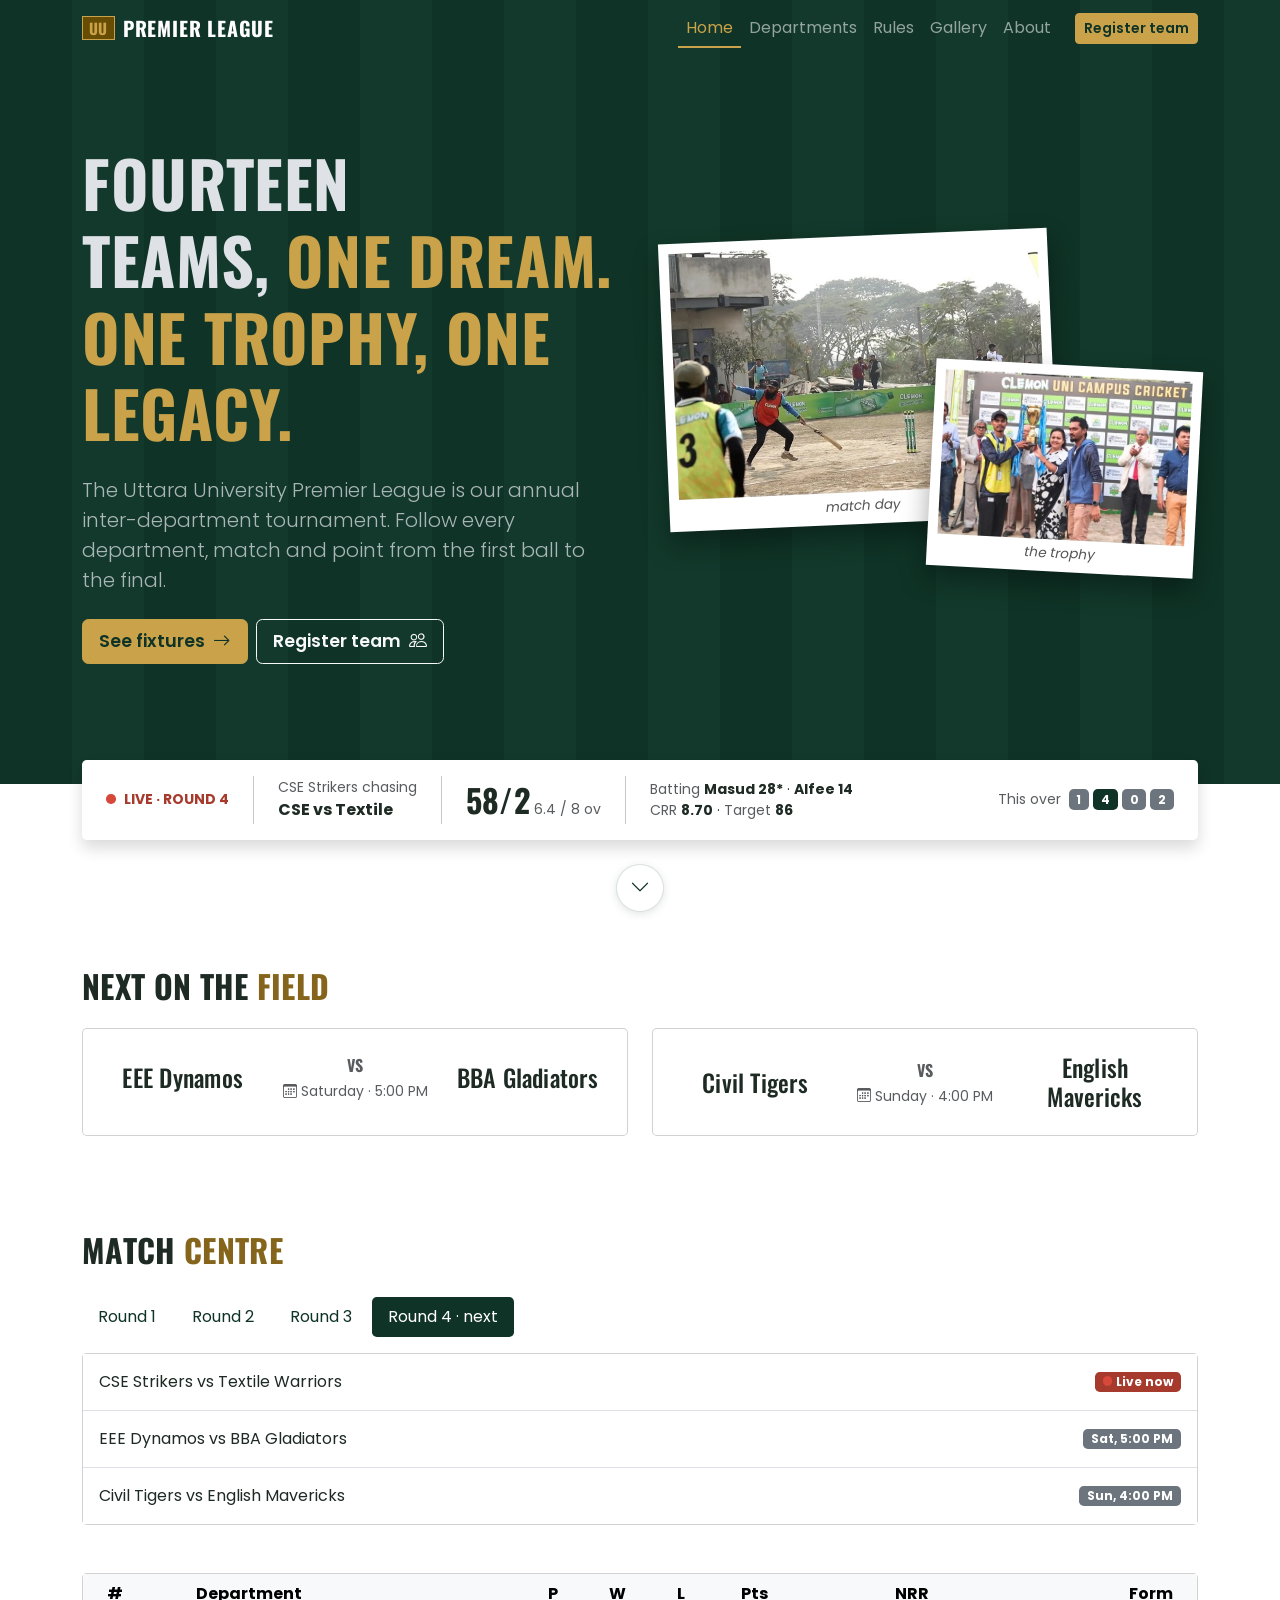
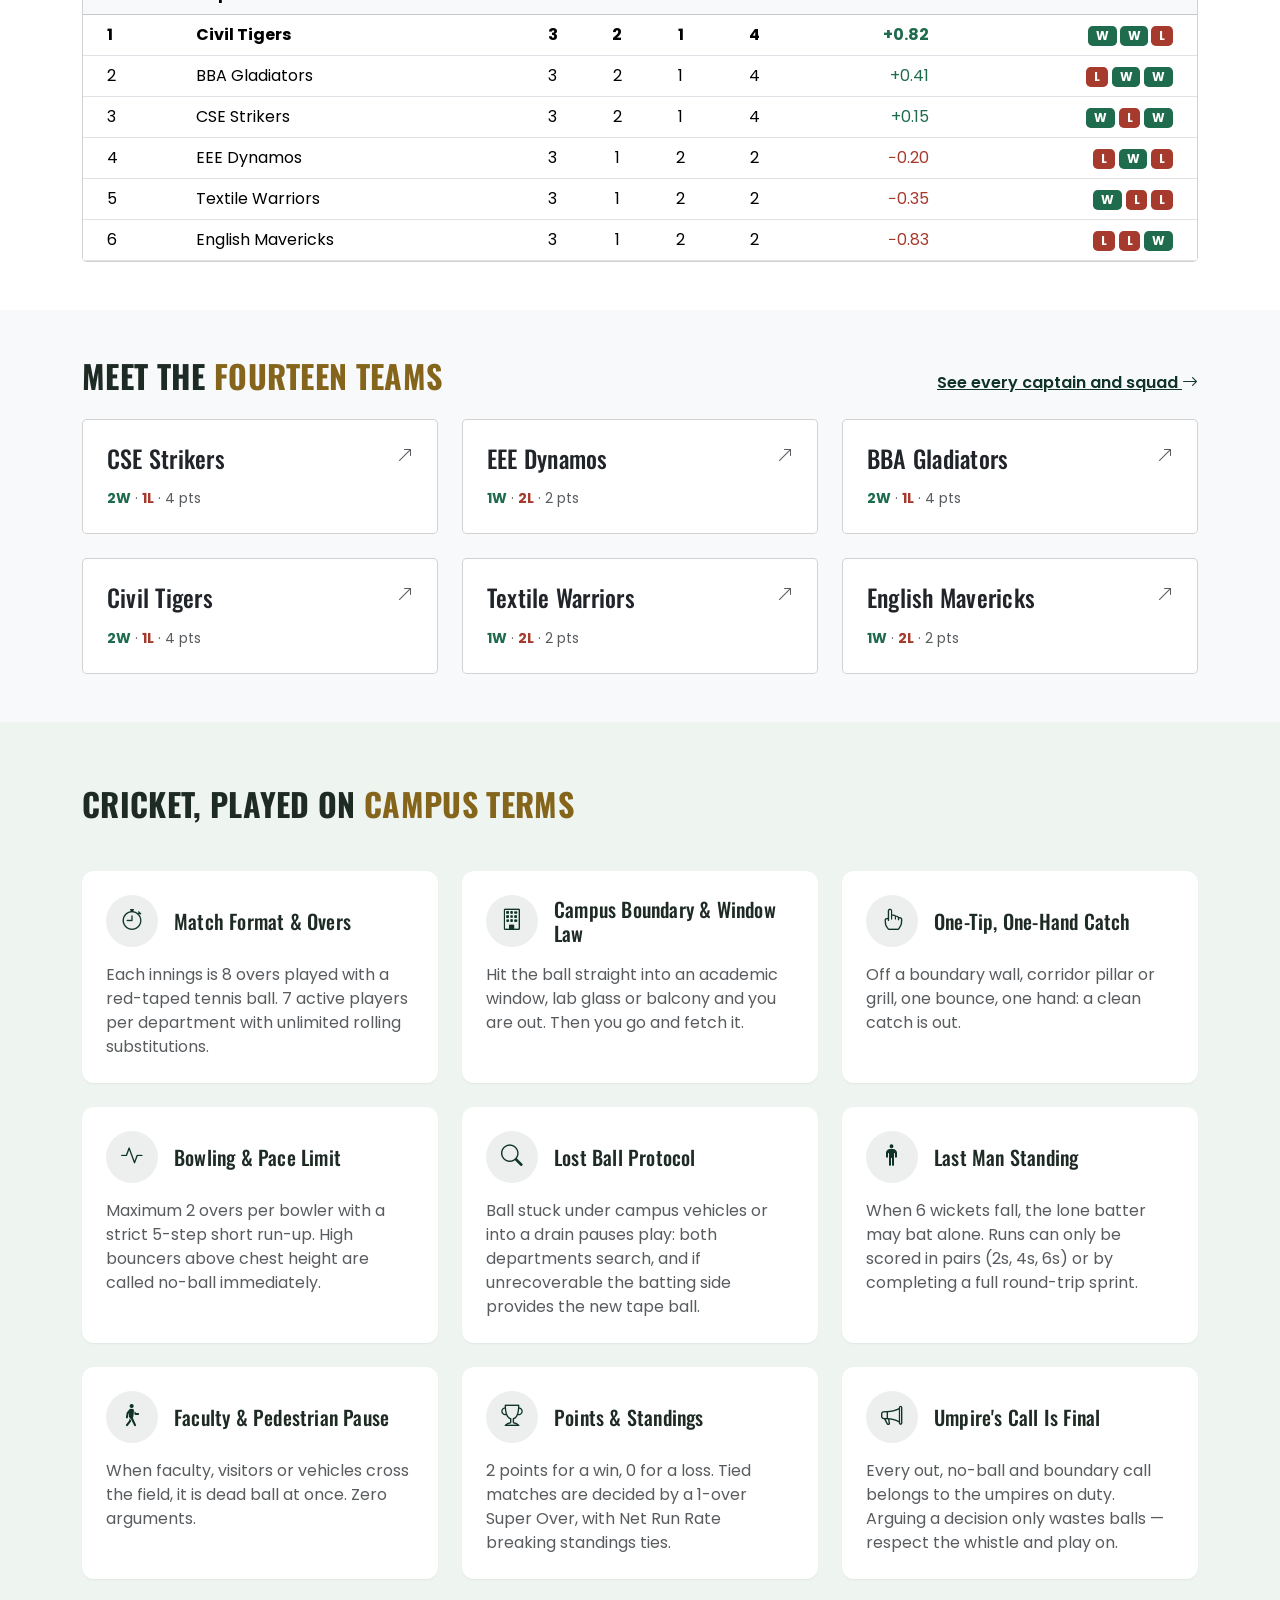
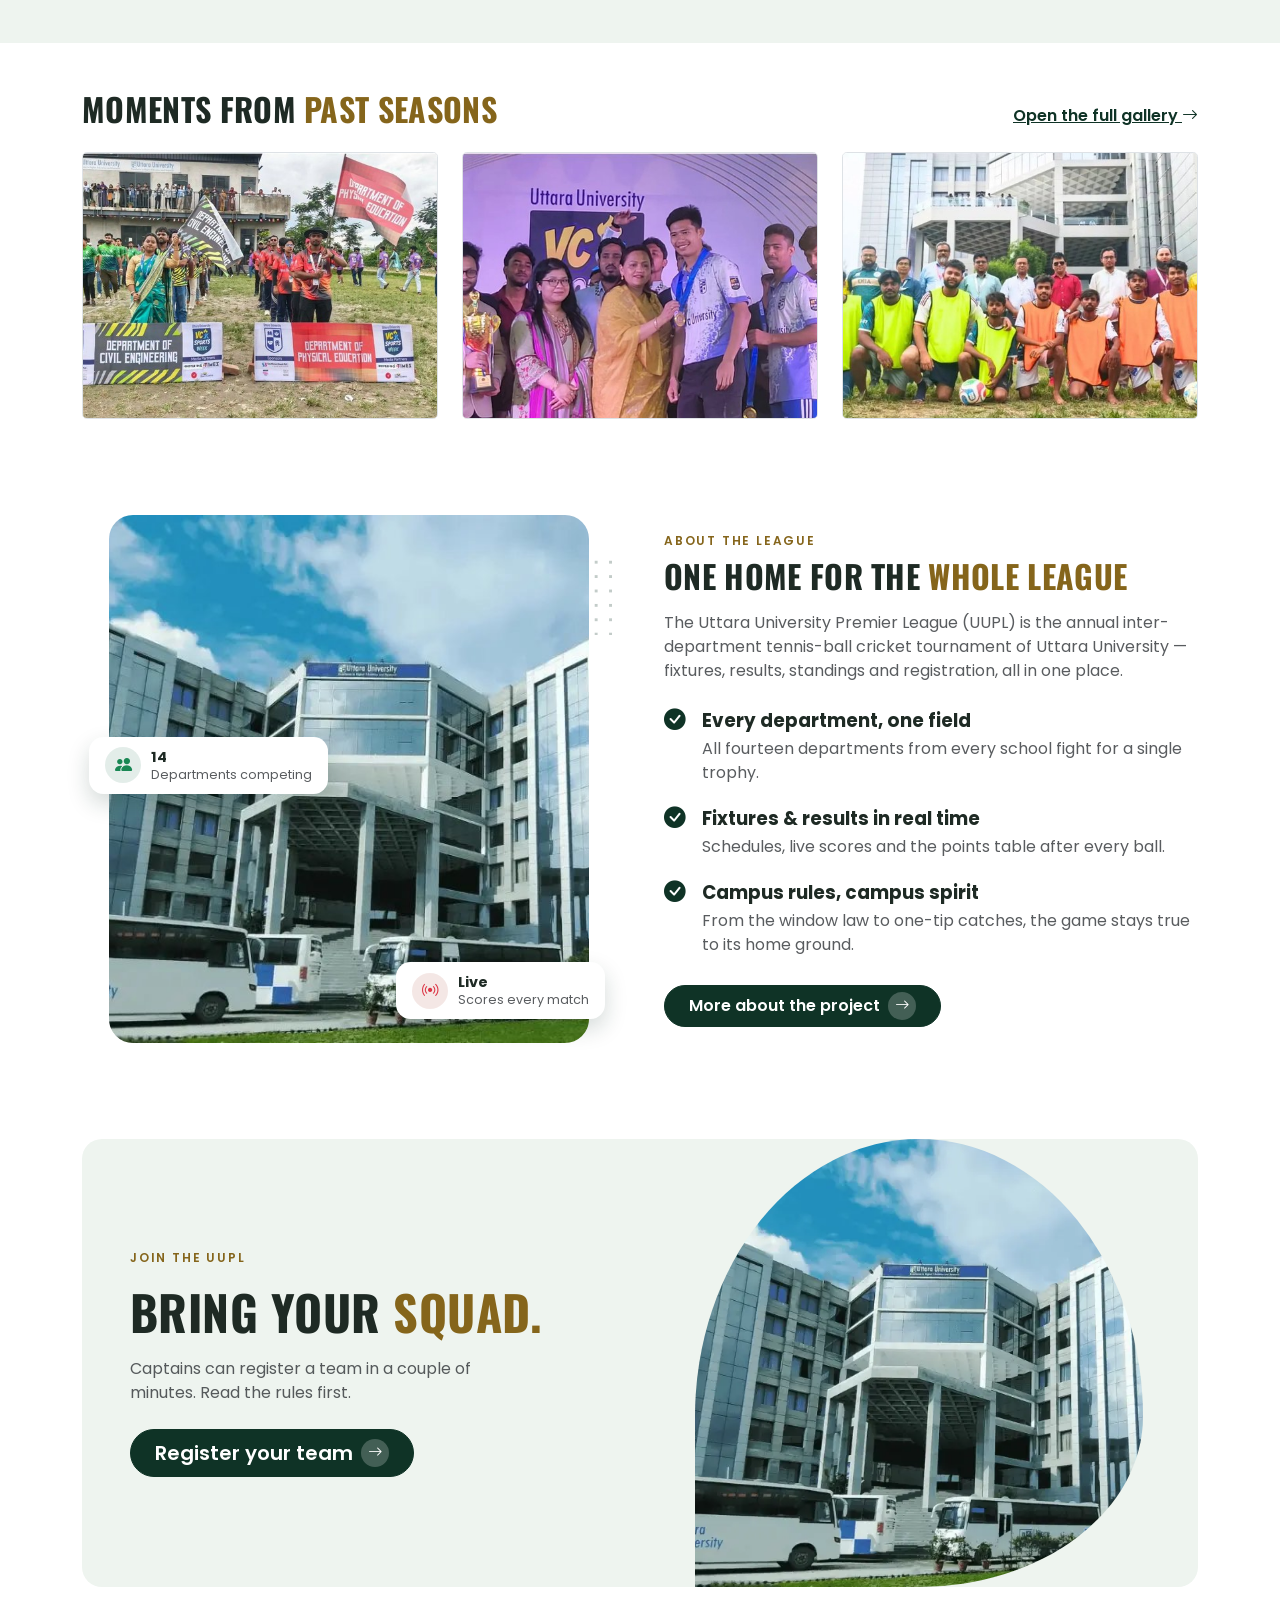
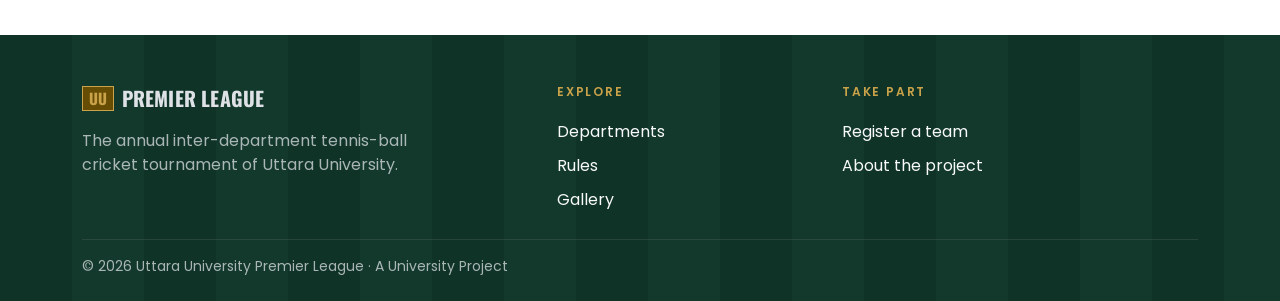
==== index.html @ 74b5069f "Update buttons in index and register pages for improved accessibility and visual consistency" ====
<!DOCTYPE html>
<html lang="en">

<head>
    <meta charset="utf-8">
    <meta name="viewport" content="width=device-width, initial-scale=1">
    <meta name="theme-color" content="#0f3326">
    <title>Home | Uttara University Premier League</title>
    <link rel="preconnect" href="https://fonts.googleapis.com">
    <link rel="preconnect" href="https://fonts.gstatic.com" crossorigin>
    <link href="https://fonts.googleapis.com/css2?family=Oswald:wght@500;700&family=Poppins:ital,wght@0,400;0,500;0,600;0,700;1,400&display=swap" rel="stylesheet">
    <link href="https://cdn.jsdelivr.net/npm/bootstrap@5.3.3/dist/css/bootstrap.min.css" rel="stylesheet">
    <link href="https://cdn.jsdelivr.net/npm/bootstrap-icons@1.11.3/font/bootstrap-icons.min.css" rel="stylesheet">
    <link href="https://unpkg.com/aos@2.3.4/dist/aos.css" rel="stylesheet">
    <link href="css/style.css" rel="stylesheet">
</head>

<body class="d-flex flex-column min-vh-100">

    <nav class="navbar navbar-expand-lg bg-pitch sticky-top" data-bs-theme="dark">
        <div class="container">
            <a class="navbar-brand d-flex align-items-center gap-2 font-display" href="index.html">
                <span class="mark">UU</span> Premier League
            </a>
            <button class="navbar-toggler" type="button" data-bs-toggle="collapse" data-bs-target="#menu" aria-controls="menu" aria-expanded="false" aria-label="Toggle navigation">
                <span class="navbar-toggler-icon"></span>
            </button>
            <div class="collapse navbar-collapse" id="menu">
                <ul class="navbar-nav ms-auto me-lg-3">
                    <li class="nav-item"><a class="nav-link active" aria-current="page" href="index.html">Home</a></li>
                    <li class="nav-item"><a class="nav-link" href="teams.html">Departments</a></li>
                    <li class="nav-item"><a class="nav-link" href="rules.html">Rules</a></li>
                    <li class="nav-item"><a class="nav-link" href="gallery.html">Gallery</a></li>
                    <li class="nav-item"><a class="nav-link" href="about.html">About</a></li>
                </ul>
                <a class="btn btn-brass btn-sm" href="register.html">Register team</a>
            </div>
        </div>
    </nav>

    <main class="flex-grow-1">

        <!-- Hero -->
        <header class="bg-pitch pt-4 pb-5 hero-section" data-bs-theme="dark">
            <div class="container pt-lg-3 pb-lg-4 mt-lg-5 mb-lg-5">
                <div class="row align-items-center g-5">
                    <div class="col-lg-6" data-aos="fade-up">
                        <h1 class="display-3 mb-4">Fourteen <br>teams, <em class="text-brass">One dream.</em><br> <em class="text-brass">One trophy, One legacy.</em></h1>
                        <p class="lead text-body-secondary mb-4">The Uttara University Premier League is our annual inter-department tournament. Follow every department, match and point from the first ball to the final.</p>
                        <div class="d-flex flex-wrap gap-2">
                            <a class="btn btn-brass btn-lg d-inline-flex align-items-center gap-2" href="#fixtures">See fixtures <i class="bi bi-arrow-right"></i></a>
                            <a class="btn btn-outline-light btn-lg d-inline-flex align-items-center gap-2" href="register.html">Register team <i class="bi bi-people"></i></a>
                        </div>
                    </div>
                    <div class="col-lg-6" data-aos="fade-left" data-aos-delay="150">
                        <div class="position-relative pb-5 pe-lg-3">
                            <figure class="print print-a w-75 mb-0">
                                <img src="images/gallery-1.jpg" alt="A batter plays a shot during a campus cricket match">
                                <figcaption class="hand text-center pt-1">match day</figcaption>
                            </figure>
                            <figure class="print print-b position-absolute bottom-0 end-0 w-50 mb-0">
                                <img src="images/gallery-2.jpg" alt="The tournament trophy being presented">
                                <figcaption class="hand text-center pt-1">the trophy</figcaption>
                            </figure>
                        </div>
                    </div>
                </div>
            </div>
        </header>

        <!-- Live match -->
        <div class="container pull-up position-relative">
            <aside class="card border-0 shadow" aria-label="Live match update" data-aos="fade-up" data-aos-delay="250">
                <div class="card-body d-flex flex-wrap align-items-center justify-content-center justify-content-md-start gap-3 gap-md-4 py-3 px-4">
                    <span class="fw-bold text-danger small text-uppercase"><span class="live-dot me-2"></span>Live &middot; Round 4</span>
                    <div class="vr d-none d-md-block"></div>
                    <div>
                        <div class="small text-body-secondary">CSE Strikers chasing</div>
                        <div class="fw-bold">CSE vs Textile</div>
                    </div>
                    <div class="vr d-none d-md-block"></div>
                    <div>
                        <span class="font-display fs-2 fw-bold">58/2</span>
                        <span class="text-body-secondary small">6.4 / 8 ov</span>
                    </div>
                    <div class="vr d-none d-lg-block"></div>
                    <div class="small d-none d-lg-block">
                        <div><span class="text-body-secondary">Batting</span> <strong>Masud 28*</strong> &middot; <strong>Alfee 14</strong></div>
                        <div><span class="text-body-secondary">CRR</span> <strong>8.70</strong> &middot; <span class="text-body-secondary">Target</span> <strong>86</strong></div>
                    </div>
                    <div class="ms-md-auto d-none d-md-flex gap-1 align-items-center" aria-label="This over">
                        <span class="small text-body-secondary me-1">This over</span>
                        <span class="badge text-bg-secondary">1</span>
                        <span class="badge text-bg-primary">4</span>
                        <span class="badge text-bg-secondary">0</span>
                        <span class="badge text-bg-secondary">2</span>
                    </div>
                </div>
            </aside>
        </div>

        <!-- Next up -->
        <div class="text-center mt-4 mb-2" data-aos="fade-in">
            <a class="scroll-cue d-inline-flex align-items-center justify-content-center" href="#next-up" aria-label="Scroll down to the next section">
                <i class="bi bi-chevron-down"></i>
            </a>
        </div>
        <section class="py-5" id="next-up">
            <div class="container">
                <h2 class="fs-2 mb-4" data-aos="fade-up">Next on the <em class="text-brass-dark">field</em></h2>
                <div class="row g-4">
                    <div class="col-md-6" data-aos="fade-up">
                        <article class="card h-100">
                            <div class="card-body p-4">
                                <div class="row align-items-center text-center">
                                    <div class="col"><h3 class="h4 mb-0">EEE Dynamos</h3></div>
                                    <div class="col-auto">
                                        <div class="font-display text-uppercase text-body-secondary">vs</div>
                                        <p class="small text-body-secondary mb-0 mt-1"><i class="bi bi-calendar3 me-1"></i>Saturday &middot; 5:00 PM</p>
                                    </div>
                                    <div class="col"><h3 class="h4 mb-0">BBA Gladiators</h3></div>
                                </div>
                            </div>
                        </article>
                    </div>
                    <div class="col-md-6" data-aos="fade-up" data-aos-delay="120">
                        <article class="card h-100">
                            <div class="card-body p-4">
                                <div class="row align-items-center text-center">
                                    <div class="col"><h3 class="h4 mb-0">Civil Tigers</h3></div>
                                    <div class="col-auto">
                                        <div class="font-display text-uppercase text-body-secondary">vs</div>
                                        <p class="small text-body-secondary mb-0 mt-1"><i class="bi bi-calendar3 me-1"></i>Sunday &middot; 4:00 PM</p>
                                    </div>
                                    <div class="col"><h3 class="h4 mb-0">English Mavericks</h3></div>
                                </div>
                            </div>
                        </article>
                    </div>
                </div>
            </div>
        </section>

        <!-- Match centre: fixtures, results & standings -->
        <section class="py-5" id="fixtures">
            <div class="container">
                <div class="d-flex flex-wrap justify-content-between align-items-end gap-2 mb-4" data-aos="fade-up">
                    <div>
                        <h2 class="fs-2 mb-1">Match <em class="text-brass-dark">Centre</em></h2>
                    </div>
                </div>

                <ul class="nav nav-pills gap-1 mb-3" role="tablist">
                    <li class="nav-item" role="presentation"><button class="nav-link" data-bs-toggle="pill" data-bs-target="#r1" type="button" role="tab">Round 1</button></li>
                    <li class="nav-item" role="presentation"><button class="nav-link" data-bs-toggle="pill" data-bs-target="#r2" type="button" role="tab">Round 2</button></li>
                    <li class="nav-item" role="presentation"><button class="nav-link" data-bs-toggle="pill" data-bs-target="#r3" type="button" role="tab">Round 3</button></li>
                    <li class="nav-item" role="presentation"><button class="nav-link active" data-bs-toggle="pill" data-bs-target="#r4" type="button" role="tab">Round 4 &middot; next</button></li>
                </ul>

                <div class="tab-content card mb-5" data-aos="fade-up">
                    <div class="tab-pane fade" id="r1" role="tabpanel">
                        <ul class="list-group list-group-flush">
                            <li class="list-group-item d-flex flex-wrap justify-content-between gap-1 py-3"><span><strong>CSE Strikers</strong> vs EEE Dynamos</span><span class="text-body-secondary">Strikers won by 12 runs</span></li>
                            <li class="list-group-item d-flex flex-wrap justify-content-between gap-1 py-3"><span>BBA Gladiators vs <strong>Civil Tigers</strong></span><span class="text-body-secondary">Tigers won by 4 wickets</span></li>
                            <li class="list-group-item d-flex flex-wrap justify-content-between gap-1 py-3"><span><strong>Textile Warriors</strong> vs English Mavericks</span><span class="text-body-secondary">Warriors won by 20 runs</span></li>
                        </ul>
                    </div>
                    <div class="tab-pane fade" id="r2" role="tabpanel">
                        <ul class="list-group list-group-flush">
                            <li class="list-group-item d-flex flex-wrap justify-content-between gap-1 py-3"><span>CSE Strikers vs <strong>BBA Gladiators</strong></span><span class="text-body-secondary">Gladiators won by 6 wickets</span></li>
                            <li class="list-group-item d-flex flex-wrap justify-content-between gap-1 py-3"><span><strong>EEE Dynamos</strong> vs Textile Warriors</span><span class="text-body-secondary">Dynamos won by 3 wickets</span></li>
                            <li class="list-group-item d-flex flex-wrap justify-content-between gap-1 py-3"><span><strong>Civil Tigers</strong> vs English Mavericks</span><span class="text-body-secondary">Tigers won by 15 runs</span></li>
                        </ul>
                    </div>
                    <div class="tab-pane fade" id="r3" role="tabpanel">
                        <ul class="list-group list-group-flush">
                            <li class="list-group-item d-flex flex-wrap justify-content-between gap-1 py-3"><span><strong>CSE Strikers</strong> vs Civil Tigers</span><span class="text-body-secondary">Strikers won by 8 runs</span></li>
                            <li class="list-group-item d-flex flex-wrap justify-content-between gap-1 py-3"><span>EEE Dynamos vs <strong>English Mavericks</strong></span><span class="text-body-secondary">Mavericks won by 5 wickets</span></li>
                            <li class="list-group-item d-flex flex-wrap justify-content-between gap-1 py-3"><span><strong>BBA Gladiators</strong> vs Textile Warriors</span><span class="text-body-secondary">Gladiators won by 9 runs</span></li>
                        </ul>
                    </div>
                    <div class="tab-pane fade show active" id="r4" role="tabpanel">
                        <ul class="list-group list-group-flush">
                            <li class="list-group-item d-flex flex-wrap justify-content-between align-items-center gap-1 py-3"><span>CSE Strikers vs Textile Warriors</span><span class="badge text-bg-danger"><span class="live-dot me-1"></span>Live now</span></li>
                            <li class="list-group-item d-flex flex-wrap justify-content-between align-items-center gap-1 py-3"><span>EEE Dynamos vs BBA Gladiators</span><span class="badge text-bg-secondary">Sat, 5:00 PM</span></li>
                            <li class="list-group-item d-flex flex-wrap justify-content-between align-items-center gap-1 py-3"><span>Civil Tigers vs English Mavericks</span><span class="badge text-bg-secondary">Sun, 4:00 PM</span></li>
                        </ul>
                    </div>
                </div>  
                <div class="card" data-aos="fade-up">
                    <div class="table-responsive">
                        <table class="table table-hover align-middle mb-0">
                            <thead class="table-light">
                                <tr>
                                    <th class="ps-4">#</th>
                                    <th>Department</th>
                                    <th class="text-center">P</th>
                                    <th class="text-center">W</th>
                                    <th class="text-center">L</th>
                                    <th class="text-center">Pts</th>
                                    <th class="text-end">NRR</th>
                                    <th class="pe-4 text-end">Form</th>
                                </tr>
                            </thead>
                            <tbody>
                                <tr class="fw-bold">
                                    <td class="ps-4">1</td><td>Civil Tigers</td><td class="text-center">3</td><td class="text-center">2</td><td class="text-center">1</td><td class="text-center">4</td>
                                    <td class="text-end text-success">+0.82</td>
                                    <td class="pe-4 text-end text-nowrap"><span class="badge text-bg-success">W</span> <span class="badge text-bg-success">W</span> <span class="badge text-bg-danger">L</span></td>
                                </tr>
                                <tr>
                                    <td class="ps-4">2</td><td>BBA Gladiators</td><td class="text-center">3</td><td class="text-center">2</td><td class="text-center">1</td><td class="text-center">4</td>
                                    <td class="text-end text-success">+0.41</td>
                                    <td class="pe-4 text-end text-nowrap"><span class="badge text-bg-danger">L</span> <span class="badge text-bg-success">W</span> <span class="badge text-bg-success">W</span></td>
                                </tr>
                                <tr>
                                    <td class="ps-4">3</td><td>CSE Strikers</td><td class="text-center">3</td><td class="text-center">2</td><td class="text-center">1</td><td class="text-center">4</td>
                                    <td class="text-end text-success">+0.15</td>
                                    <td class="pe-4 text-end text-nowrap"><span class="badge text-bg-success">W</span> <span class="badge text-bg-danger">L</span> <span class="badge text-bg-success">W</span></td>
                                </tr>
                                <tr>
                                    <td class="ps-4">4</td><td>EEE Dynamos</td><td class="text-center">3</td><td class="text-center">1</td><td class="text-center">2</td><td class="text-center">2</td>
                                    <td class="text-end text-danger">&minus;0.20</td>
                                    <td class="pe-4 text-end text-nowrap"><span class="badge text-bg-danger">L</span> <span class="badge text-bg-success">W</span> <span class="badge text-bg-danger">L</span></td>
                                </tr>
                                <tr>
                                    <td class="ps-4">5</td><td>Textile Warriors</td><td class="text-center">3</td><td class="text-center">1</td><td class="text-center">2</td><td class="text-center">2</td>
                                    <td class="text-end text-danger">&minus;0.35</td>
                                    <td class="pe-4 text-end text-nowrap"><span class="badge text-bg-success">W</span> <span class="badge text-bg-danger">L</span> <span class="badge text-bg-danger">L</span></td>
                                </tr>
                                <tr>
                                    <td class="ps-4">6</td><td>English Mavericks</td><td class="text-center">3</td><td class="text-center">1</td><td class="text-center">2</td><td class="text-center">2</td>
                                    <td class="text-end text-danger">&minus;0.83</td>
                                    <td class="pe-4 text-end text-nowrap"><span class="badge text-bg-danger">L</span> <span class="badge text-bg-danger">L</span> <span class="badge text-bg-success">W</span></td>
                                </tr>
                            </tbody>
                        </table>
                    </div>
                </div>
            </div>
        </section>

        <!-- Departments -->
        <section class="py-5 bg-body-tertiary">
            <div class="container">
                <div class="d-flex flex-wrap justify-content-between align-items-end gap-2 mb-4" data-aos="fade-up">
                    <h2 class="fs-2 mb-0">Meet the <em class="text-brass-dark">fourteen teams</em></h2>
                    <a href="teams.html" class="fw-semibold">See every captain and squad <i class="bi bi-arrow-right"></i></a>
                </div>
                <div class="row row-cols-1 row-cols-sm-2 row-cols-lg-3 g-4">
                    <div class="col" data-aos="fade-up" data-aos-delay="0">
                        <a class="card h-100 text-decoration-none text-body card-lift" href="teams.html#cse">
                            <div class="card-body p-4">
                                <div class="d-flex justify-content-between align-items-start mb-3">
                                    <h3 class="h4 mb-0">CSE Strikers</h3>
                                    <i class="bi bi-arrow-up-right text-body-secondary"></i>
                                </div>
                                <p class="mb-0 small text-body-secondary"><span class="text-success fw-bold">2W</span> &middot; <span class="text-danger fw-bold">1L</span> &middot; 4 pts</p>
                            </div>
                        </a>
                    </div>
                    <div class="col" data-aos="fade-up" data-aos-delay="100">
                        <a class="card h-100 text-decoration-none text-body card-lift" href="teams.html#eee">
                            <div class="card-body p-4">
                                <div class="d-flex justify-content-between align-items-start mb-3">
                                    <h3 class="h4 mb-0">EEE Dynamos</h3>
                                    <i class="bi bi-arrow-up-right text-body-secondary"></i>
                                </div>
                                <p class="mb-0 small text-body-secondary"><span class="text-success fw-bold">1W</span> &middot; <span class="text-danger fw-bold">2L</span> &middot; 2 pts</p>
                            </div>
                        </a>
                    </div>
                    <div class="col" data-aos="fade-up" data-aos-delay="200">
                        <a class="card h-100 text-decoration-none text-body card-lift" href="teams.html#bba">
                            <div class="card-body p-4">
                                <div class="d-flex justify-content-between align-items-start mb-3">
                                    <h3 class="h4 mb-0">BBA Gladiators</h3>
                                    <i class="bi bi-arrow-up-right text-body-secondary"></i>
                                </div>
                                <p class="mb-0 small text-body-secondary"><span class="text-success fw-bold">2W</span> &middot; <span class="text-danger fw-bold">1L</span> &middot; 4 pts</p>
                            </div>
                        </a>
                    </div>
                    <div class="col" data-aos="fade-up" data-aos-delay="0">
                        <a class="card h-100 text-decoration-none text-body card-lift" href="teams.html#civil">
                            <div class="card-body p-4">
                                <div class="d-flex justify-content-between align-items-start mb-3">
                                    <h3 class="h4 mb-0">Civil Tigers</h3>
                                    <i class="bi bi-arrow-up-right text-body-secondary"></i>
                                </div>
                                <p class="mb-0 small text-body-secondary"><span class="text-success fw-bold">2W</span> &middot; <span class="text-danger fw-bold">1L</span> &middot; 4 pts</p>
                            </div>
                        </a>
                    </div>
                    <div class="col" data-aos="fade-up" data-aos-delay="100">
                        <a class="card h-100 text-decoration-none text-body card-lift" href="teams.html#textile">
                            <div class="card-body p-4">
                                <div class="d-flex justify-content-between align-items-start mb-3">
                                    <h3 class="h4 mb-0">Textile Warriors</h3>
                                    <i class="bi bi-arrow-up-right text-body-secondary"></i>
                                </div>
                                <p class="mb-0 small text-body-secondary"><span class="text-success fw-bold">1W</span> &middot; <span class="text-danger fw-bold">2L</span> &middot; 2 pts</p>
                            </div>
                        </a>
                    </div>
                    <div class="col" data-aos="fade-up" data-aos-delay="200">
                        <a class="card h-100 text-decoration-none text-body card-lift" href="teams.html#eng">
                            <div class="card-body p-4">
                                <div class="d-flex justify-content-between align-items-start mb-3">
                                    <h3 class="h4 mb-0">English Mavericks</h3>
                                    <i class="bi bi-arrow-up-right text-body-secondary"></i>
                                </div>
                                <p class="mb-0 small text-body-secondary"><span class="text-success fw-bold">1W</span> &middot; <span class="text-danger fw-bold">2L</span> &middot; 2 pts</p>
                            </div>
                        </a>
                    </div>
                </div>
            </div>
        </section>

        <!-- House rules -->
        <section class="bg-tint py-5">
            <div class="container py-lg-3">
                <div class="row align-items-end g-3 mb-5" data-aos="fade-up">
                    <div class="col-lg-8">
                        <h2 class="fs-2 mb-0">Cricket, played on <em class="text-brass-dark">campus terms</em></h2>
                    </div>
                </div>
                <div class="row g-4">
                <div class="col-md-6 col-lg-4" data-aos="fade-up" data-aos-delay="0">
                    <div class="rule-card h-100">
                        <div class="d-flex align-items-center gap-3 mb-3">
                            <span class="rule-icon"><i class="bi bi-stopwatch"></i></span>
                            <h3 class="h5 mb-0">Match Format &amp; Overs</h3>
                        </div>
                        <p class="text-body-secondary mb-0">Each innings is 8 overs played with a red-taped tennis ball. 7 active players per department with unlimited rolling substitutions.</p>
                    </div>
                </div>
                <div class="col-md-6 col-lg-4" data-aos="fade-up" data-aos-delay="60">
                    <div class="rule-card h-100">
                        <div class="d-flex align-items-center gap-3 mb-3">
                            <span class="rule-icon"><i class="bi bi-building"></i></span>
                            <h3 class="h5 mb-0">Campus Boundary &amp; Window Law</h3>
                        </div>
                        <p class="text-body-secondary mb-0">Hit the ball straight into an academic window, lab glass or balcony and you are out. Then you go and fetch it.</p>
                    </div>
                </div>
                <div class="col-md-6 col-lg-4" data-aos="fade-up" data-aos-delay="120">
                    <div class="rule-card h-100">
                        <div class="d-flex align-items-center gap-3 mb-3">
                            <span class="rule-icon"><i class="bi bi-hand-index"></i></span>
                            <h3 class="h5 mb-0">One-Tip, One-Hand Catch</h3>
                        </div>
                        <p class="text-body-secondary mb-0">Off a boundary wall, corridor pillar or grill, one bounce, one hand: a clean catch is out.</p>
                    </div>
                </div>
                <div class="col-md-6 col-lg-4" data-aos="fade-up" data-aos-delay="0">
                    <div class="rule-card h-100">
                        <div class="d-flex align-items-center gap-3 mb-3">
                            <span class="rule-icon"><i class="bi bi-activity"></i></span>
                            <h3 class="h5 mb-0">Bowling &amp; Pace Limit</h3>
                        </div>
                        <p class="text-body-secondary mb-0">Maximum 2 overs per bowler with a strict 5-step short run-up. High bouncers above chest height are called no-ball immediately.</p>
                    </div>
                </div>
                <div class="col-md-6 col-lg-4" data-aos="fade-up" data-aos-delay="60">
                    <div class="rule-card h-100">
                        <div class="d-flex align-items-center gap-3 mb-3">
                            <span class="rule-icon"><i class="bi bi-search"></i></span>
                            <h3 class="h5 mb-0">Lost Ball Protocol</h3>
                        </div>
                        <p class="text-body-secondary mb-0">Ball stuck under campus vehicles or into a drain pauses play: both departments search, and if unrecoverable the batting side provides the new tape ball.</p>
                    </div>
                </div>
                <div class="col-md-6 col-lg-4" data-aos="fade-up" data-aos-delay="120">
                    <div class="rule-card h-100">
                        <div class="d-flex align-items-center gap-3 mb-3">
                            <span class="rule-icon"><i class="bi bi-person-standing"></i></span>
                            <h3 class="h5 mb-0">Last Man Standing</h3>
                        </div>
                        <p class="text-body-secondary mb-0">When 6 wickets fall, the lone batter may bat alone. Runs can only be scored in pairs (2s, 4s, 6s) or by completing a full round-trip sprint.</p>
                    </div>
                </div>
                <div class="col-md-6 col-lg-4" data-aos="fade-up" data-aos-delay="0">
                    <div class="rule-card h-100">
                        <div class="d-flex align-items-center gap-3 mb-3">
                            <span class="rule-icon"><i class="bi bi-person-walking"></i></span>
                            <h3 class="h5 mb-0">Faculty &amp; Pedestrian Pause</h3>
                        </div>
                        <p class="text-body-secondary mb-0">When faculty, visitors or vehicles cross the field, it is dead ball at once. Zero arguments.</p>
                    </div>
                </div>
                <div class="col-md-6 col-lg-4" data-aos="fade-up" data-aos-delay="60">
                    <div class="rule-card h-100">
                        <div class="d-flex align-items-center gap-3 mb-3">
                            <span class="rule-icon"><i class="bi bi-trophy"></i></span>
                            <h3 class="h5 mb-0">Points &amp; Standings</h3>
                        </div>
                        <p class="text-body-secondary mb-0">2 points for a win, 0 for a loss. Tied matches are decided by a 1-over Super Over, with Net Run Rate breaking standings ties.</p>
                    </div>
                </div>
                <div class="col-md-6 col-lg-4" data-aos="fade-up" data-aos-delay="0">
                    <div class="rule-card h-100">
                        <div class="d-flex align-items-center gap-3 mb-3">
                            <span class="rule-icon"><i class="bi bi-megaphone"></i></span>
                            <h3 class="h5 mb-0">Umpire's Call Is Final</h3>
                        </div>
                        <p class="text-body-secondary mb-0">Every out, no-ball and boundary call belongs to the umpires on duty. Arguing a decision only wastes balls — respect the whistle and play on.</p>
                    </div>
                </div>
                </div>
            </div>
        </section>

        <!-- Gallery preview -->
        <section class="py-5">
            <div class="container">
                <div class="d-flex flex-wrap justify-content-between align-items-end gap-2 mb-4" data-aos="fade-up">
                    <h2 class="fs-2 mb-0">Moments from <em class="text-brass-dark">past seasons</em></h2>
                    <a href="gallery.html" class="fw-semibold">Open the full gallery <i class="bi bi-arrow-right"></i></a>
                </div>
                <div class="row g-4">
                    <div class="col-sm-4" data-aos="zoom-in" data-aos-delay="0">
                        <a class="zoom d-block ratio ratio-4x3 overflow-hidden rounded border" href="gallery.html">
                            <img src="images/gallery-3.jpg" class="object-fit-cover" alt="Departments parade ahead of the opening match" loading="lazy">
                        </a>
                    </div>
                    <div class="col-sm-4" data-aos="zoom-in" data-aos-delay="120">
                        <a class="zoom d-block ratio ratio-4x3 overflow-hidden rounded border" href="gallery.html">
                            <img src="images/gallery-4.jpg" class="object-fit-cover" alt="Medal and trophy presentation" loading="lazy">
                        </a>
                    </div>
                    <div class="col-sm-4" data-aos="zoom-in" data-aos-delay="240">
                        <a class="zoom d-block ratio ratio-4x3 overflow-hidden rounded border" href="gallery.html">
                            <img src="images/gallery-5.jpg" class="object-fit-cover" alt="Squads pose in front of the campus" loading="lazy">
                        </a>
                    </div>
                </div>
            </div>
        </section>

        <!-- About the league -->
        <section class="py-5">
            <div class="container">
                <div class="row align-items-center g-5">
                    <div class="col-lg-6" data-aos="fade-right">
                        <div class="about-media position-relative">
                            <img src="images/uu-campus.jpg" alt="Uttara University Permanent Campus" class="about-img" loading="lazy">
                            <div class="float-badge badge-teal">
                                <i class="bi bi-people-fill"></i>
                                <span><strong>14</strong> <small>Departments competing</small></span>
                            </div>
                            <div class="float-badge badge-rose">
                                <i class="bi bi-broadcast"></i>
                                <span><strong>Live</strong> <small>Scores every match</small></span>
                            </div>
                        </div>
                    </div>
                    <div class="col-lg-6" data-aos="fade-left">
                        <p class="eyebrow mb-2">About the league</p>
                        <h2 class="fs-2 mb-3">One home for the <em class="text-brass-dark">whole league</em></h2>
                        <p class="text-body-secondary mb-4">The Uttara University Premier League (UUPL) is the annual inter-department tennis-ball cricket tournament of Uttara University — fixtures, results, standings and registration, all in one place.</p>
                        <ul class="check-list">
                            <li class="d-flex gap-3">
                                <i class="bi bi-check-circle-fill"></i>
                                <span>
                                    <strong>Every department, one field</strong>
                                    <p>All fourteen departments from every school fight for a single trophy.</p>
                                </span>
                            </li>
                            <li class="d-flex gap-3">
                                <i class="bi bi-check-circle-fill"></i>
                                <span>
                                    <strong>Fixtures &amp; results in real time</strong>
                                    <p>Schedules, live scores and the points table after every ball.</p>
                                </span>
                            </li>
                            <li class="d-flex gap-3">
                                <i class="bi bi-check-circle-fill"></i>
                                <span>
                                    <strong>Campus rules, campus spirit</strong>
                                    <p>From the window law to one-tip catches, the game stays true to its home ground.</p>
                                </span>
                            </li>
                        </ul>
                        <a class="btn btn-primary rounded-pill px-4 d-inline-flex align-items-center gap-2" href="about.html">
                            More about the project
                            <span class="cta-arrow"><i class="bi bi-arrow-right"></i></span>
                        </a>
                    </div>
                </div>
            </div>
        </section>

        <!-- Call to action -->
        <section class="py-5">
            <div class="container">
                <div class="cta-banner overflow-hidden" data-aos="fade-up">
                    <div class="row align-items-center g-0">
                        <div class="col-lg-6 p-4 p-lg-5">
                            <p class="eyebrow mb-3">Join the UUPL</p>
                            <h2 class="display-5 mb-3">Bring your <em class="text-brass-dark">squad.</em></h2>
                            <p class="text-body-secondary col-lg-10 mb-4">Captains can register a team in a couple of minutes. Read the rules first.</p>
                            <a class="btn btn-primary btn-lg rounded-pill px-4 d-inline-flex align-items-center gap-2" href="register.html">
                                Register your team
                                <span class="cta-arrow"><i class="bi bi-arrow-right"></i></span>
                            </a>
                        </div>
                        <div class="col-lg-6 pb-4 pb-lg-0">
                            <div class="cta-photo mx-auto">
                                <img src="images/uu-campus-building.webp" alt="Uttara University permanent campus building" class="object-fit-cover" loading="lazy">
                            </div>
                        </div>
                    </div>
                </div>
            </div>
        </section>
    </main>

    <footer class="bg-pitch pt-5 pb-4" data-bs-theme="dark">
        <div class="container">
            <div class="row g-4">
                <div class="col-lg-5">
                    <a class="d-inline-flex align-items-center gap-2 font-display fs-5 text-uppercase text-decoration-none text-body" href="index.html"><span class="mark">UU</span> Premier League</a>
                    <p class="text-body-secondary mt-3 mb-0 col-lg-9">The annual inter-department tennis-ball cricket tournament of Uttara University.</p>
                </div>
                <div class="col-6 col-lg-3">
                    <p class="eyebrow mb-3">Explore</p>
                    <ul class="list-unstyled footer-nav mb-0">
                        <li><a class="link-light link-underline-opacity-0 link-underline-opacity-75-hover" href="teams.html">Departments</a></li>
                        <li><a class="link-light link-underline-opacity-0 link-underline-opacity-75-hover" href="rules.html">Rules</a></li>
                        <li><a class="link-light link-underline-opacity-0 link-underline-opacity-75-hover" href="gallery.html">Gallery</a></li>
                    </ul>
                </div>
                <div class="col-6 col-lg-4">
                    <p class="eyebrow mb-3">Take part</p>
                    <ul class="list-unstyled footer-nav mb-0">
                        <li><a class="link-light link-underline-opacity-0 link-underline-opacity-75-hover" href="register.html">Register a team</a></li>
                        <li><a class="link-light link-underline-opacity-0 link-underline-opacity-75-hover" href="about.html">About the project</a></li>
                    </ul>
                </div>
            </div>
            <hr class="border-secondary mt-4">
            <p class="small text-body-secondary mb-0">&copy; 2026 Uttara University Premier League &middot; A University Project</p>
        </div>
    </footer>

    <script src="https://code.jquery.com/jquery-3.7.1.min.js"></script>
    <script src="https://cdn.jsdelivr.net/npm/bootstrap@5.3.3/dist/js/bootstrap.bundle.min.js"></script>
    <script src="https://unpkg.com/aos@2.3.4/dist/aos.js"></script>
    <script src="js/main.js"></script>
</body>

</html>
---- css/style.css ----
/* UUPL theme — a thin layer over Bootstrap 5.3.
   Layout, spacing, grids, cards, tables, forms and the navbar all come from Bootstrap;
   this file only sets the palette, the type and a few signature details. */

:root {
    --uu-pitch: #0f3326;
    --uu-brass: #c9a24a;
    --uu-brass-dark: #85651b;

    --bs-body-font-family: 'Poppins', system-ui, sans-serif;
    --bs-body-bg: #fff;
    --bs-body-color: #1e2a24;
    --bs-border-radius: .3rem;
    --bs-border-radius-lg: .4rem;

    /* swap Bootstrap's stock green/red for the club colours */
    --bs-primary: var(--uu-pitch);
    --bs-primary-rgb: 15, 51, 38;
    --bs-success-rgb: 31, 107, 77;
    --bs-danger-rgb: 166, 58, 44;
    --bs-link-color: var(--uu-pitch);
    --bs-link-hover-color: var(--uu-brass-dark);
    --bs-link-color-rgb: 15, 51, 38;
    --bs-link-hover-color-rgb: 133, 101, 27;
}

/* AOS slides elements in from the side; stop that causing a horizontal scrollbar */
main {
    overflow-x: clip;
}

/* ---------- type ---------- */
h1,
h2,
h3,
h4,
.font-display {
    font-family: 'Oswald', 'Arial Narrow', sans-serif;
    font-weight: 700;
    letter-spacing: .01em;
}

h1,
h2 {
    text-transform: uppercase;
    line-height: 1.15;
    font-weight: 900 !important;
}

h3,
h4 {
    font-weight: 500;
}

h1 em,
h2 em {
    font-style: normal;
}

.eyebrow {
    font-size: .75rem;
    font-weight: 600;
    letter-spacing: .15em;
    text-transform: uppercase;
    color: var(--uu-brass-dark);
}

.text-brass {
    color: var(--uu-brass);
}

.text-brass-dark {
    color: var(--uu-brass-dark);
}

.hand {
    font-style: italic;
    font-size: .85rem;
    color: #555;
}
.hero-section .btn{
    font-size: 1.10rem;
}
/* ---------- dark pitch sections (paired with data-bs-theme="dark") ---------- */
.bg-pitch {
    color: var(--bs-body-color);
    background: repeating-linear-gradient(90deg, #0f3326 0 4.5rem, #12392b 4.5rem 9rem);
    /* mown stripes */
}

.bg-pitch .eyebrow {
    color: var(--uu-brass);
}

/* ---------- tinted section with white icon cards ---------- */
.bg-tint {
    background: #eef4ef;
}

.rule-card {
    background: #fff;
    border-radius: .75rem;
    padding: 1.5rem;
    box-shadow: 0 1px 2px rgba(15, 51, 38, .06);
}

.rule-icon {
    flex: none;
    display: inline-flex;
    align-items: center;
    justify-content: center;
    width: 3.25rem;
    height: 3.25rem;
    border-radius: 50%;
    background: rgba(15, 51, 38, .08);
    color: var(--uu-pitch);
    font-size: 1.35rem;
    transition: transform .4s ease;
}

.rule-card:hover .rule-icon {
    transform: rotateY(180deg);
}

/* ---------- about / feature split ---------- */
.about-media {
    max-width: 30rem;
    margin-inline: auto;
}
.about-img {
    display: block;
    width: 100%;
    border-radius: 1.5rem;
    aspect-ratio: 4 / 4.4;
    object-fit: cover;
}
.about-media::after {
    /* dotted decoration peeking from behind the image */
    content: "";
    position: absolute;
    top: 2.5rem;
    right: -1.5rem;
    width: 6rem;
    height: 5rem;
    background-image: radial-gradient(rgba(15, 51, 38, .25) 1.5px, transparent 1.5px);
    background-size: .9rem .9rem;
    z-index: -1;
}
.float-badge {
    position: absolute;
    display: flex;
    align-items: center;
    gap: .6rem;
    background: #fff;
    border-radius: .9rem;
    padding: .65rem 1rem;
    box-shadow: 0 .6rem 1.4rem rgba(15, 51, 38, .18);
    font-size: .9rem;
    line-height: 1.3;
}
.float-badge small {
    display: block;
    color: var(--bs-secondary-color);
}
.float-badge i {
    display: inline-flex;
    align-items: center;
    justify-content: center;
    width: 2.25rem;
    height: 2.25rem;
    border-radius: 50%;
    font-size: 1.05rem;
    flex: none;
}
.badge-teal { left: -1.25rem; top: 42%; }
.badge-teal i { background: rgba(31, 107, 77, .12); color: var(--bs-success); }
.badge-rose { right: -1rem; bottom: 1.5rem; }
.badge-rose i { background: rgba(166, 58, 44, .12); color: var(--bs-danger); }

.check-list {
    list-style: none;
    padding: 0;
    margin: 0 0 1.75rem;
    display: grid;
    gap: 1.25rem;
}
.check-list i {
    color: var(--uu-pitch);
    font-size: 1.35rem;
    line-height: 1.3;
}
.check-list strong {
    display: block;
    font-size: 1.15rem;
    margin-bottom: .15rem;
}
.check-list p {
    color: var(--bs-secondary-color);
    margin-bottom: 0;
}

/* ---------- rounded CTA banner ---------- */
.cta-banner {
    background: #eef4ef;
    border-radius: 1.25rem;
}

.cta-photo {
    width: 100%;
    max-width: 28rem;
    aspect-ratio: 1 / 1;
    border-radius: 50% 50% 50% 0 / 62% 62% 38% 0;
    /* organic drop shape like the reference */
    overflow: hidden;
}

.cta-photo img {
    width: 100%;
    height: 100%;
}

.cta-arrow {
    display: inline-flex;
    align-items: center;
    justify-content: center;
    width: 1.75rem;
    height: 1.75rem;
    border-radius: 50%;
    background: rgba(255, 255, 255, .22);
    font-size: .9rem;
}

/* ---------- scroll-down cue ---------- */
.scroll-cue {
    width: 3rem;
    height: 3rem;
    border-radius: 50%;
    background: #fff;
    border: 1px solid rgba(15, 51, 38, .15);
    color: var(--uu-pitch);
    font-size: 1.25rem;
    box-shadow: 0 2px 8px rgba(15, 51, 38, .12);
    transition: background .2s, color .2s, transform .2s;
}

.scroll-cue:hover {
    background: var(--uu-pitch);
    color: #fff;
    transform: translateY(2px);
}

.scroll-cue i {
    animation: cue-bounce 1.6s ease-in-out infinite;
}

@keyframes cue-bounce {

    0%,
    100% {
        transform: translateY(-2px);
    }

    50% {
        transform: translateY(3px);
    }
}

/* ---------- buttons ---------- */
.btn {
    --bs-btn-font-weight: 600;
}

.btn-primary {
    --bs-btn-bg: var(--uu-pitch);
    --bs-btn-border-color: var(--uu-pitch);
    --bs-btn-hover-bg: #1a4d39;
    --bs-btn-hover-border-color: #1a4d39;
    --bs-btn-active-bg: #1a4d39;
    --bs-btn-active-border-color: #1a4d39;
}

.btn-brass {
    --bs-btn-color: var(--uu-pitch);
    --bs-btn-bg: var(--uu-brass);
    --bs-btn-border-color: var(--uu-brass);
    --bs-btn-hover-color: var(--uu-pitch);
    --bs-btn-hover-bg: #d9b765;
    --bs-btn-hover-border-color: #d9b765;
    --bs-btn-active-color: var(--uu-pitch);
    --bs-btn-active-bg: #d9b765;
    --bs-btn-active-border-color: #d9b765;
}

/* ---------- nav pills & form focus (Bootstrap hard-codes its blue here) ---------- */
.nav-pills {
    --bs-nav-pills-link-active-bg: var(--uu-pitch);
}

.form-control:focus,
.form-select:focus {
    border-color: var(--uu-brass);
    box-shadow: 0 0 0 .25rem rgba(201, 162, 74, .3);
}

/* ---------- navbar ---------- */
.navbar {
    transition: box-shadow .2s;
}

.navbar-brand {
    text-transform: uppercase;
    letter-spacing: .04em;
}

.navbar.scrolled {
    box-shadow: 0 .5rem 1rem rgba(0, 0, 0, .3);
}

.mark {
    border: 1px solid var(--uu-brass);
    color: var(--uu-brass);
    padding: 0 .35rem;
    font-size: .95rem;
    line-height: 1.5;
}

.navbar .nav-link.active {
    color: var(--uu-brass);
    box-shadow: inset 0 -2px var(--uu-brass);
}

/* footer nav: breathing room between links */
.footer-nav li + li {
    margin-top: .35rem;
}

.footer-nav a {
    display: inline-block;
    padding: .15rem 0;
}

/* ---------- signature details ---------- */
/* photo prints, pinned slightly askew */
.print {
    background: #fff;
    padding: .6rem .6rem .5rem;
    box-shadow: 0 .8rem 1.6rem rgba(0, 0, 0, .35);
}

.print img {
    display: block;
    width: 100%;
}

.print-a {
    transform: rotate(-2.5deg);
}

.print-b {
    transform: rotate(3deg);
}

/* seam of a cricket ball */
hr.stitch {
    border: 0;
    border-top: 2px dashed #a63a2c;
    opacity: .45;
    margin: 1rem 0;
}

.pull-up {
    margin-top: -1.5rem;
}

.live-dot {
    display: inline-block;
    width: .6rem;
    height: .6rem;
    border-radius: 50%;
    background: #d6483a;
    animation: pulse 1.4s infinite;
}

@keyframes pulse {
    50% {
        opacity: .25;
    }
}

.card-lift {
    transition: transform .2s, border-color .2s;
}

.card-lift:hover {
    transform: translateY(-3px);
    border-color: var(--uu-brass);
}

.table {
    font-variant-numeric: tabular-nums;
}

.progress {
    --bs-progress-height: .4rem;
}

.sticky-offset {
    top: 5.5rem;
}

.rule-no {
    width: 4.5rem;
}

.zoom img {
    transition: transform .5s;
}

.zoom:hover img {
    transform: scale(1.06);
}

@media (prefers-reduced-motion: reduce) {
    .live-dot {
        animation: none;
    }

    .zoom img,
    .card-lift {
        transition: none;
    }
}
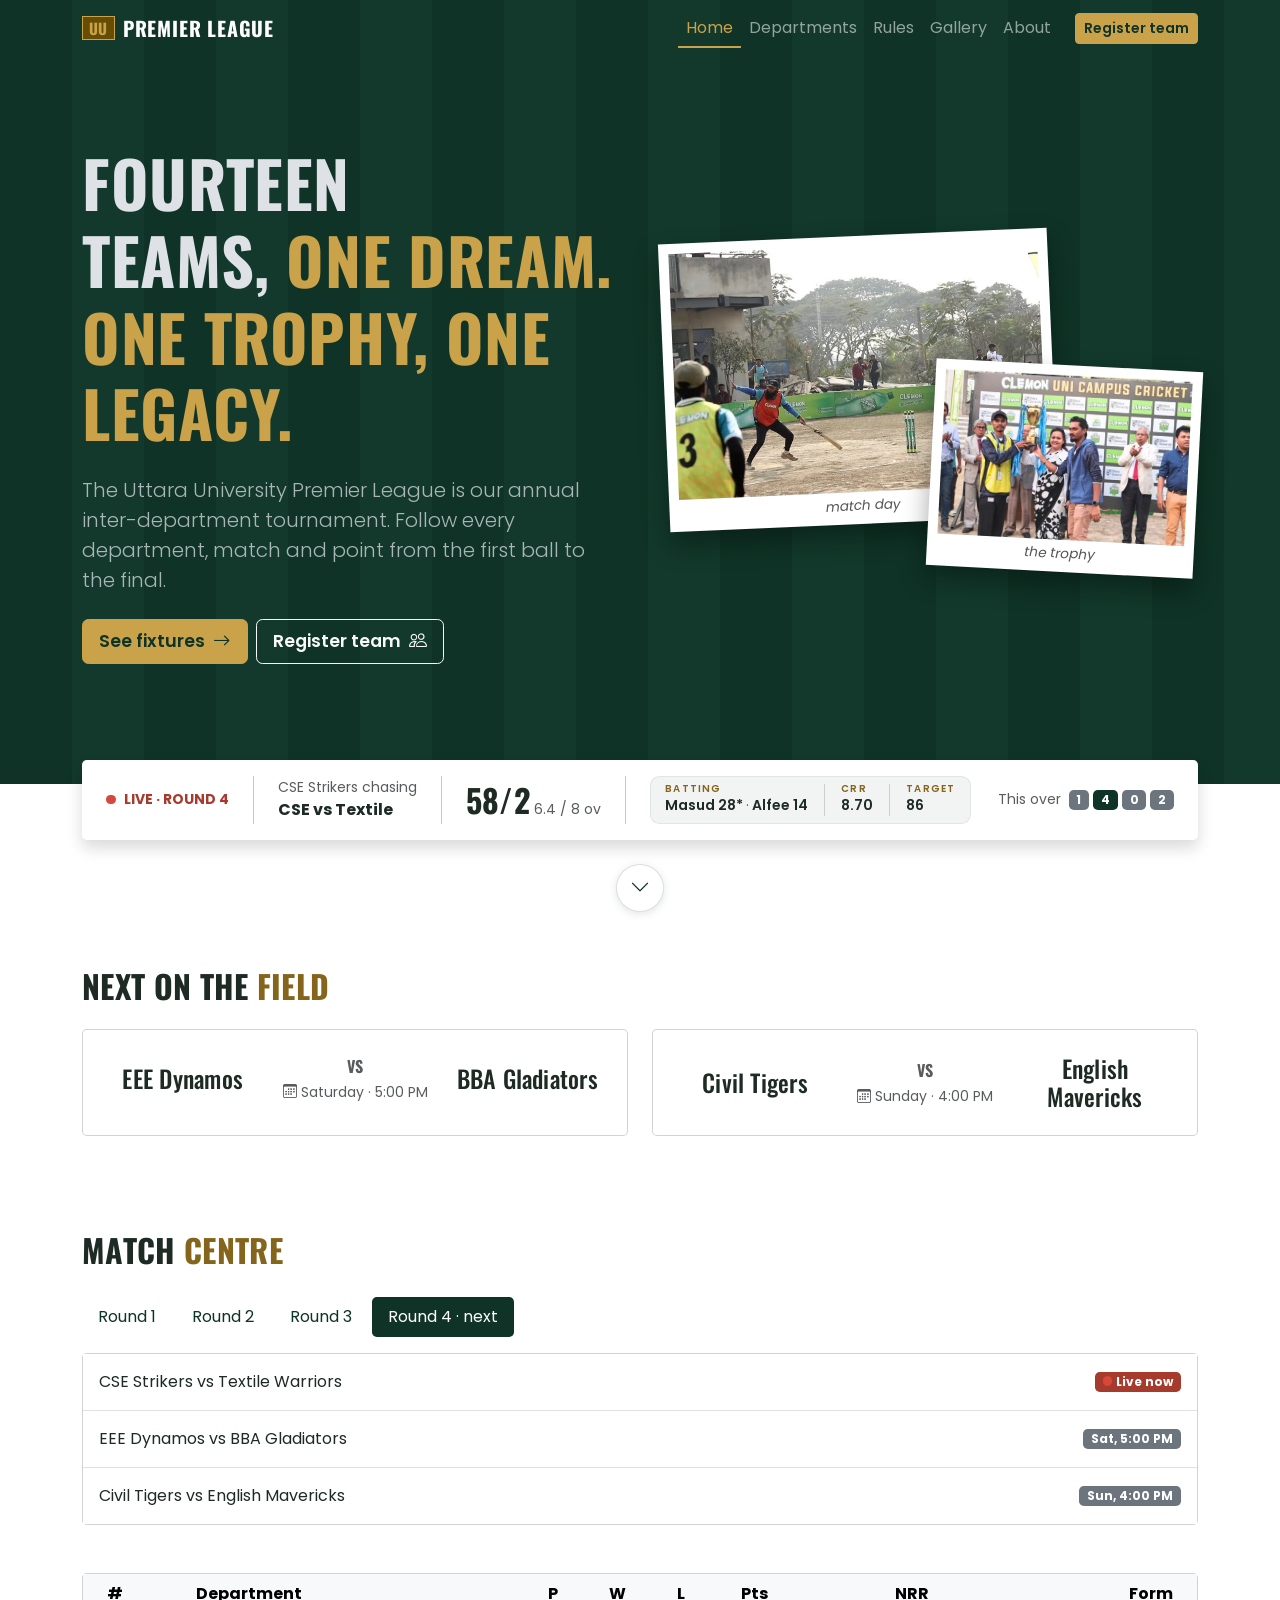
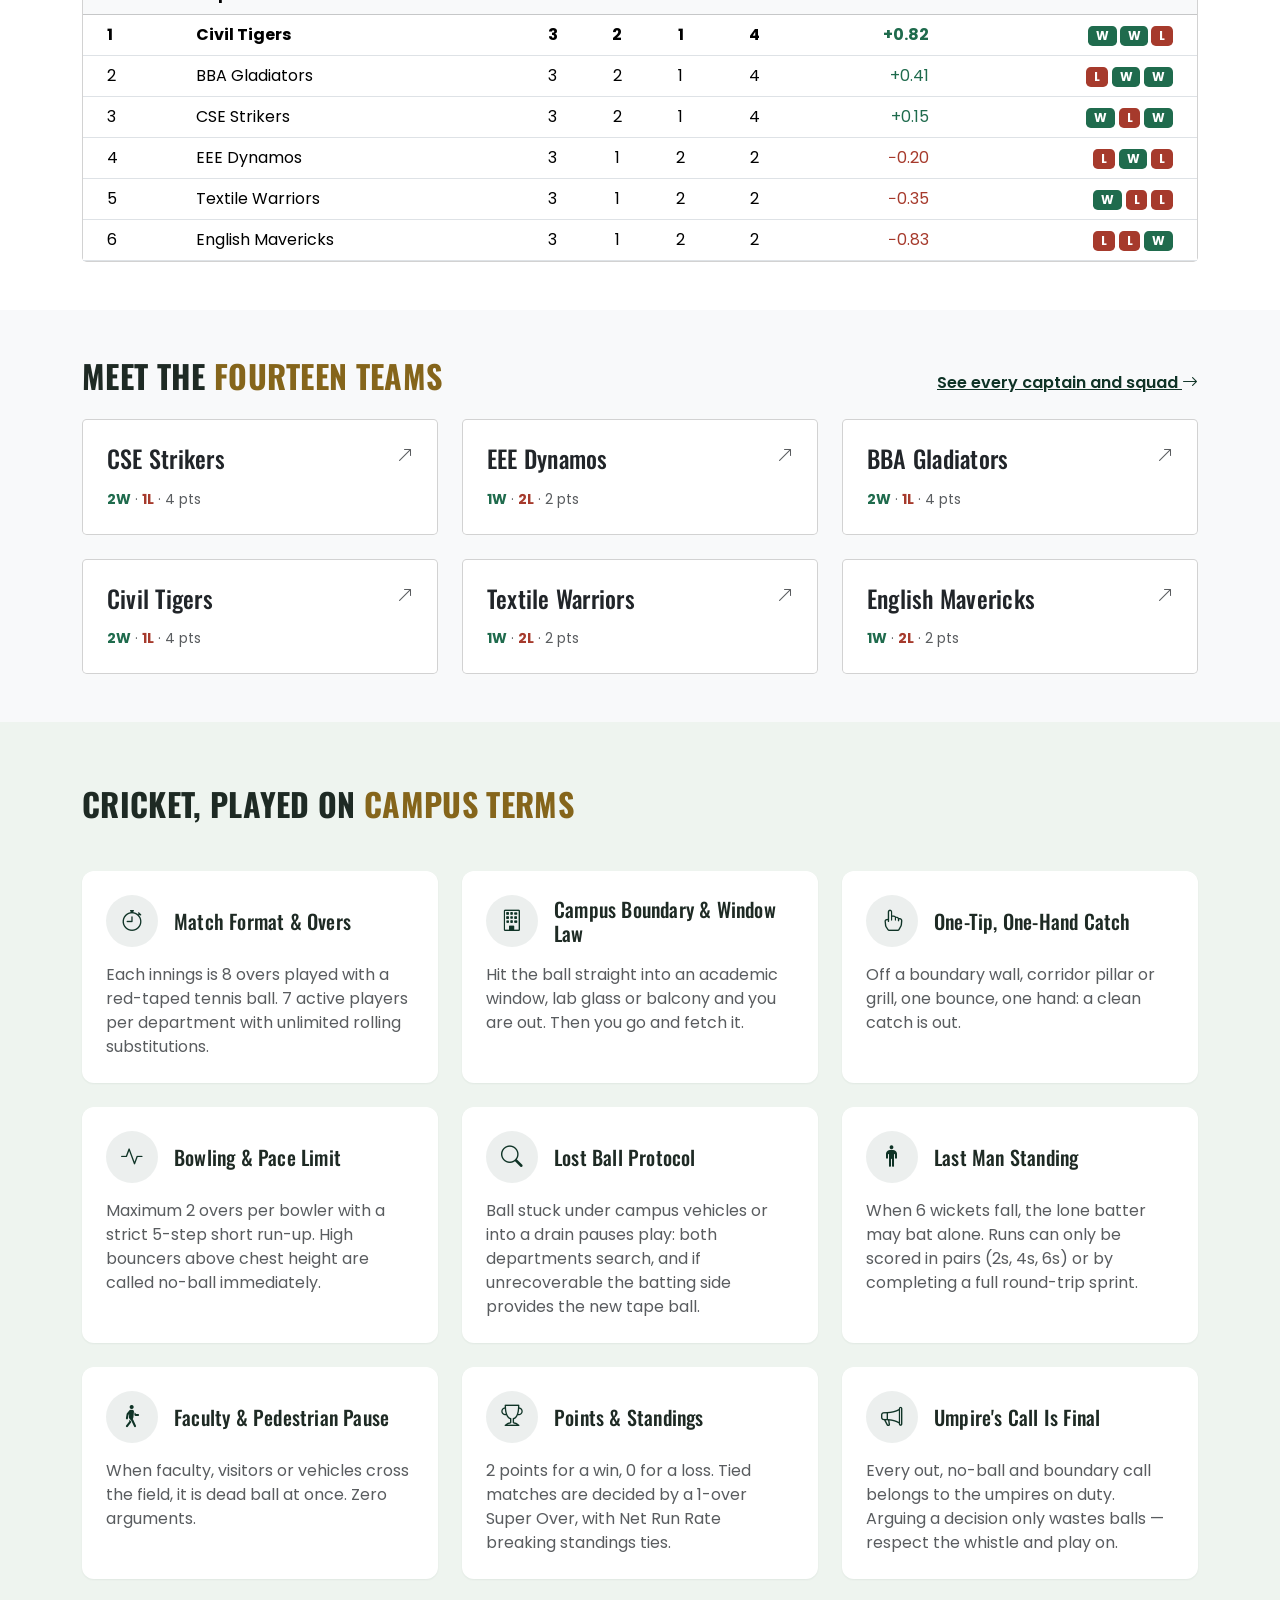
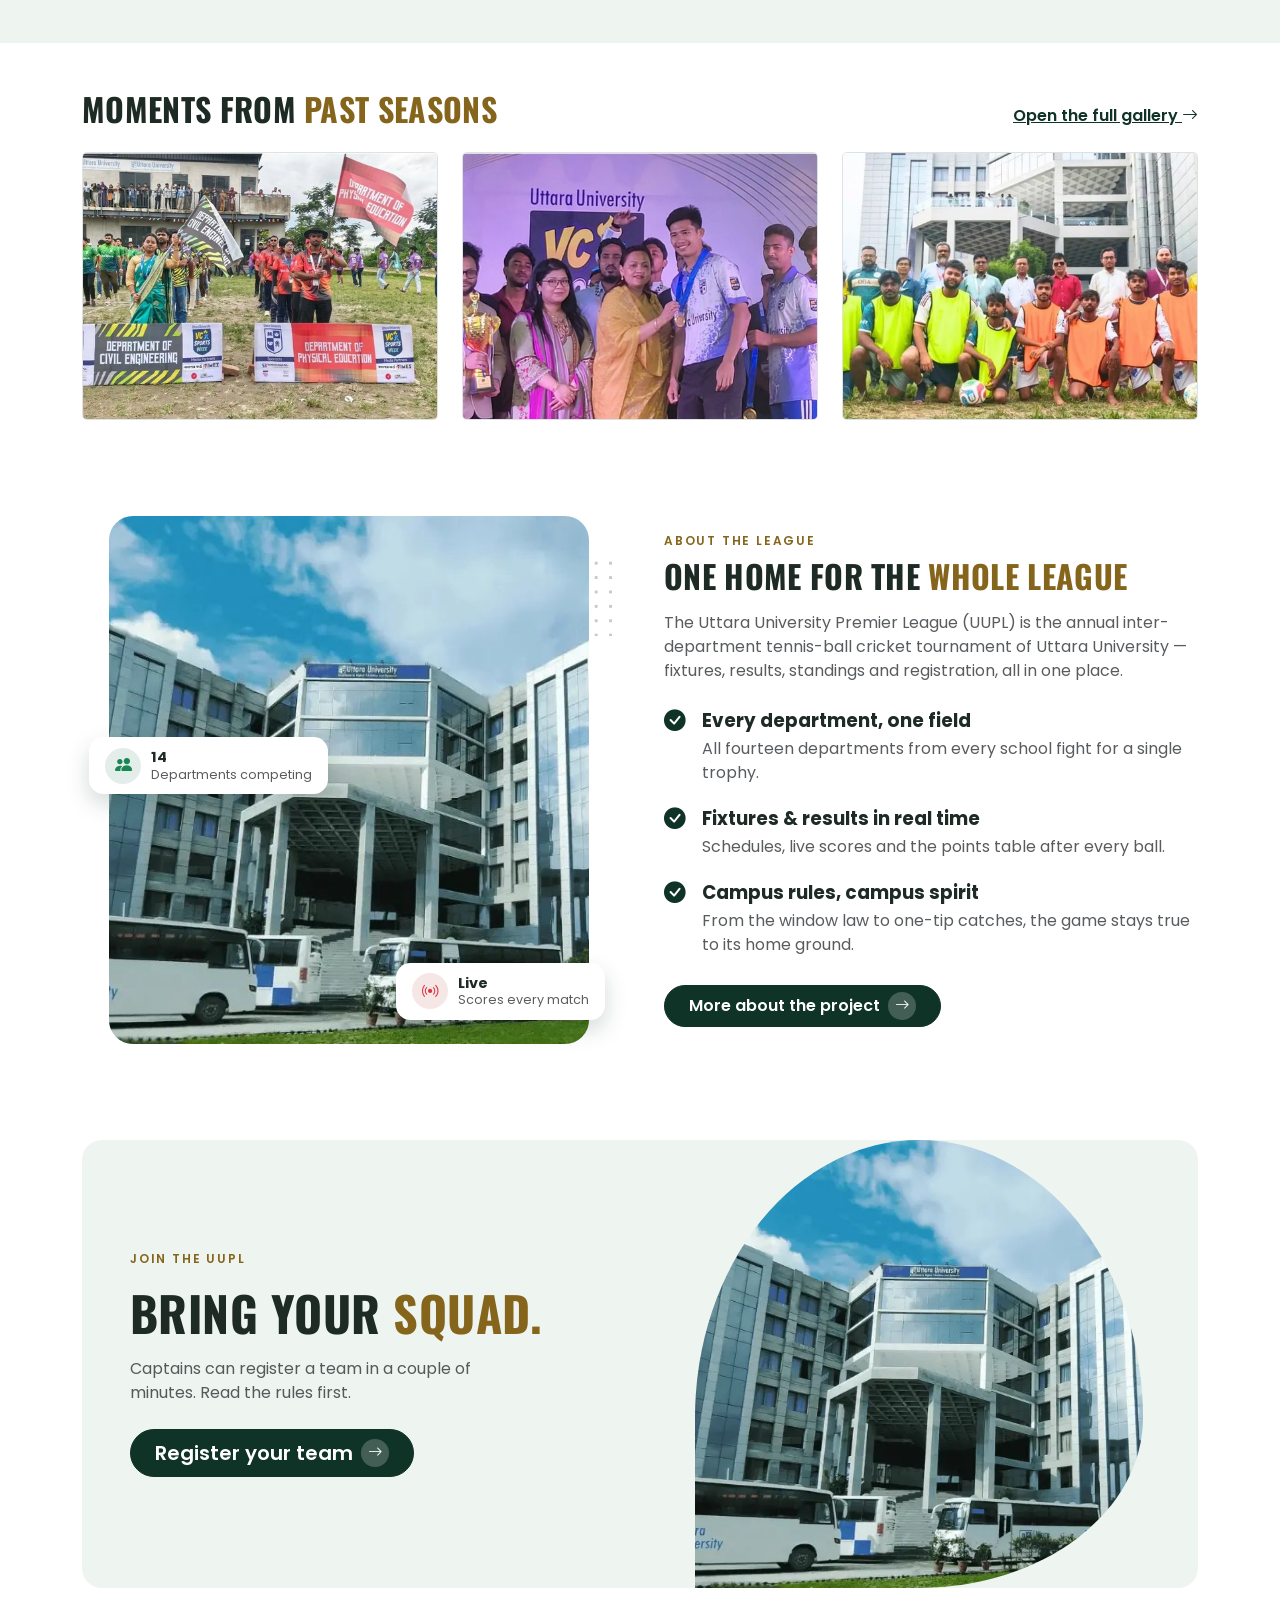
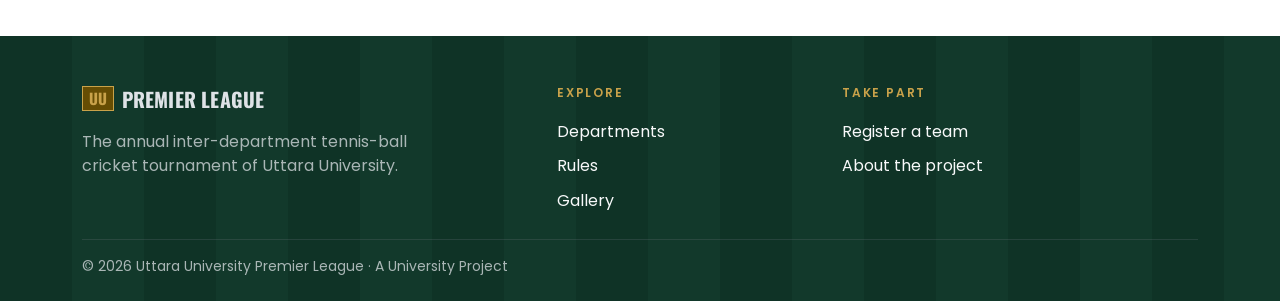
==== commit 89a1b816: "Add live stats component for batting performance display" ====
--- a/index.html
+++ b/index.html
@@ -84,9 +84,21 @@
                         <span class="text-body-secondary small">6.4 / 8 ov</span>
                     </div>
                     <div class="vr d-none d-lg-block"></div>
-                    <div class="small d-none d-lg-block">
-                        <div><span class="text-body-secondary">Batting</span> <strong>Masud 28*</strong> &middot; <strong>Alfee 14</strong></div>
-                        <div><span class="text-body-secondary">CRR</span> <strong>8.70</strong> &middot; <span class="text-body-secondary">Target</span> <strong>86</strong></div>
+                    <div class="live-stats d-none d-lg-flex align-items-center gap-3">
+                        <div>
+                            <div class="live-stat-label">Batting</div>
+                            <div class="fw-semibold small text-nowrap">Masud 28* <span class="text-body-secondary fw-normal">&middot;</span> Alfee 14</div>
+                        </div>
+                        <div class="vr"></div>
+                        <div>
+                            <div class="live-stat-label">CRR</div>
+                            <div class="fw-semibold small">8.70</div>
+                        </div>
+                        <div class="vr"></div>
+                        <div>
+                            <div class="live-stat-label">Target</div>
+                            <div class="fw-semibold small">86</div>
+                        </div>
                     </div>
                     <div class="ms-md-auto d-none d-md-flex gap-1 align-items-center" aria-label="This over">
                         <span class="small text-body-secondary me-1">This over</span>
--- a/css/style.css
+++ b/css/style.css
@@ -387,6 +387,27 @@
     }
 }
 
+/* live-ticker batting stats chip */
+.live-stats {
+    background: rgba(15, 51, 38, .05);
+    border: 1px solid rgba(15, 51, 38, .08);
+    border-radius: .6rem;
+    padding: .45rem .9rem;
+}
+
+.live-stats .vr {
+    opacity: .18;
+}
+
+.live-stat-label {
+    font-size: .62rem;
+    font-weight: 600;
+    letter-spacing: .12em;
+    text-transform: uppercase;
+    color: var(--uu-brass-dark);
+    line-height: 1.1;
+}
+
 .card-lift {
     transition: transform .2s, border-color .2s;
 }
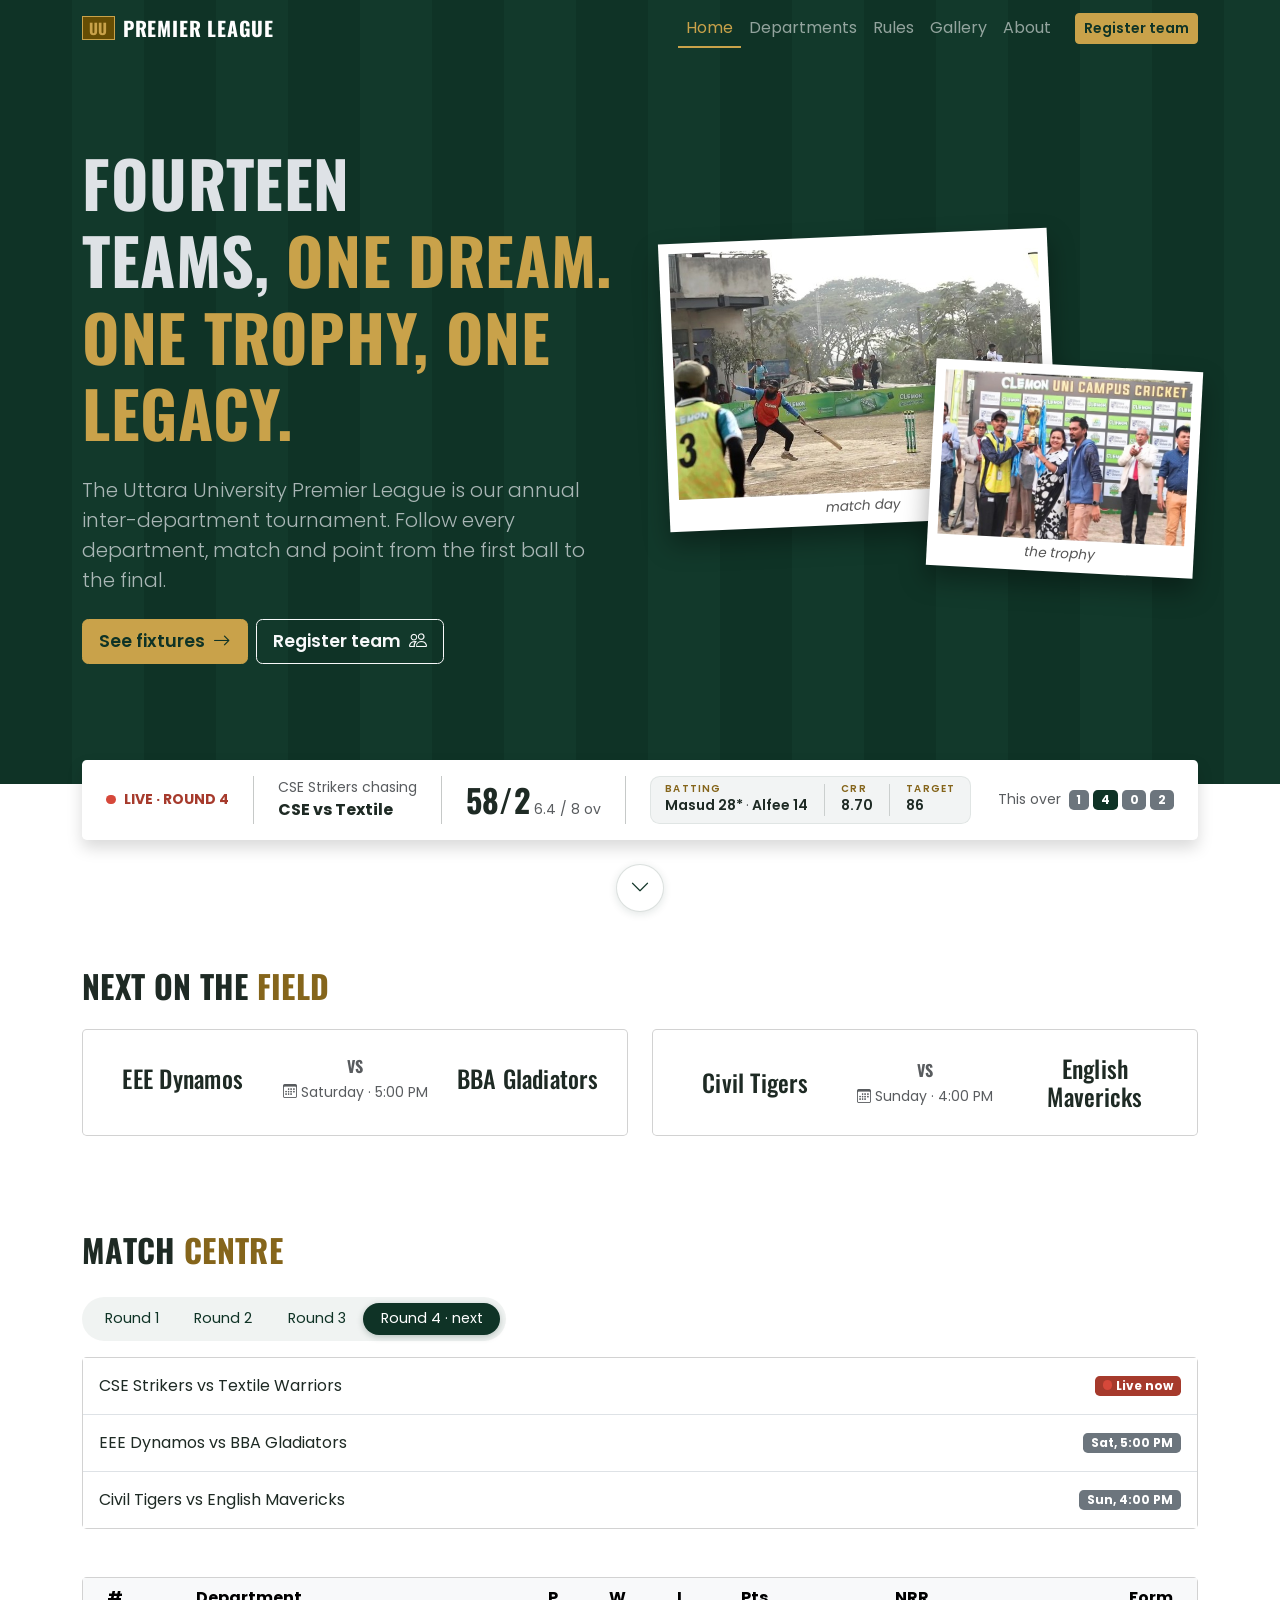
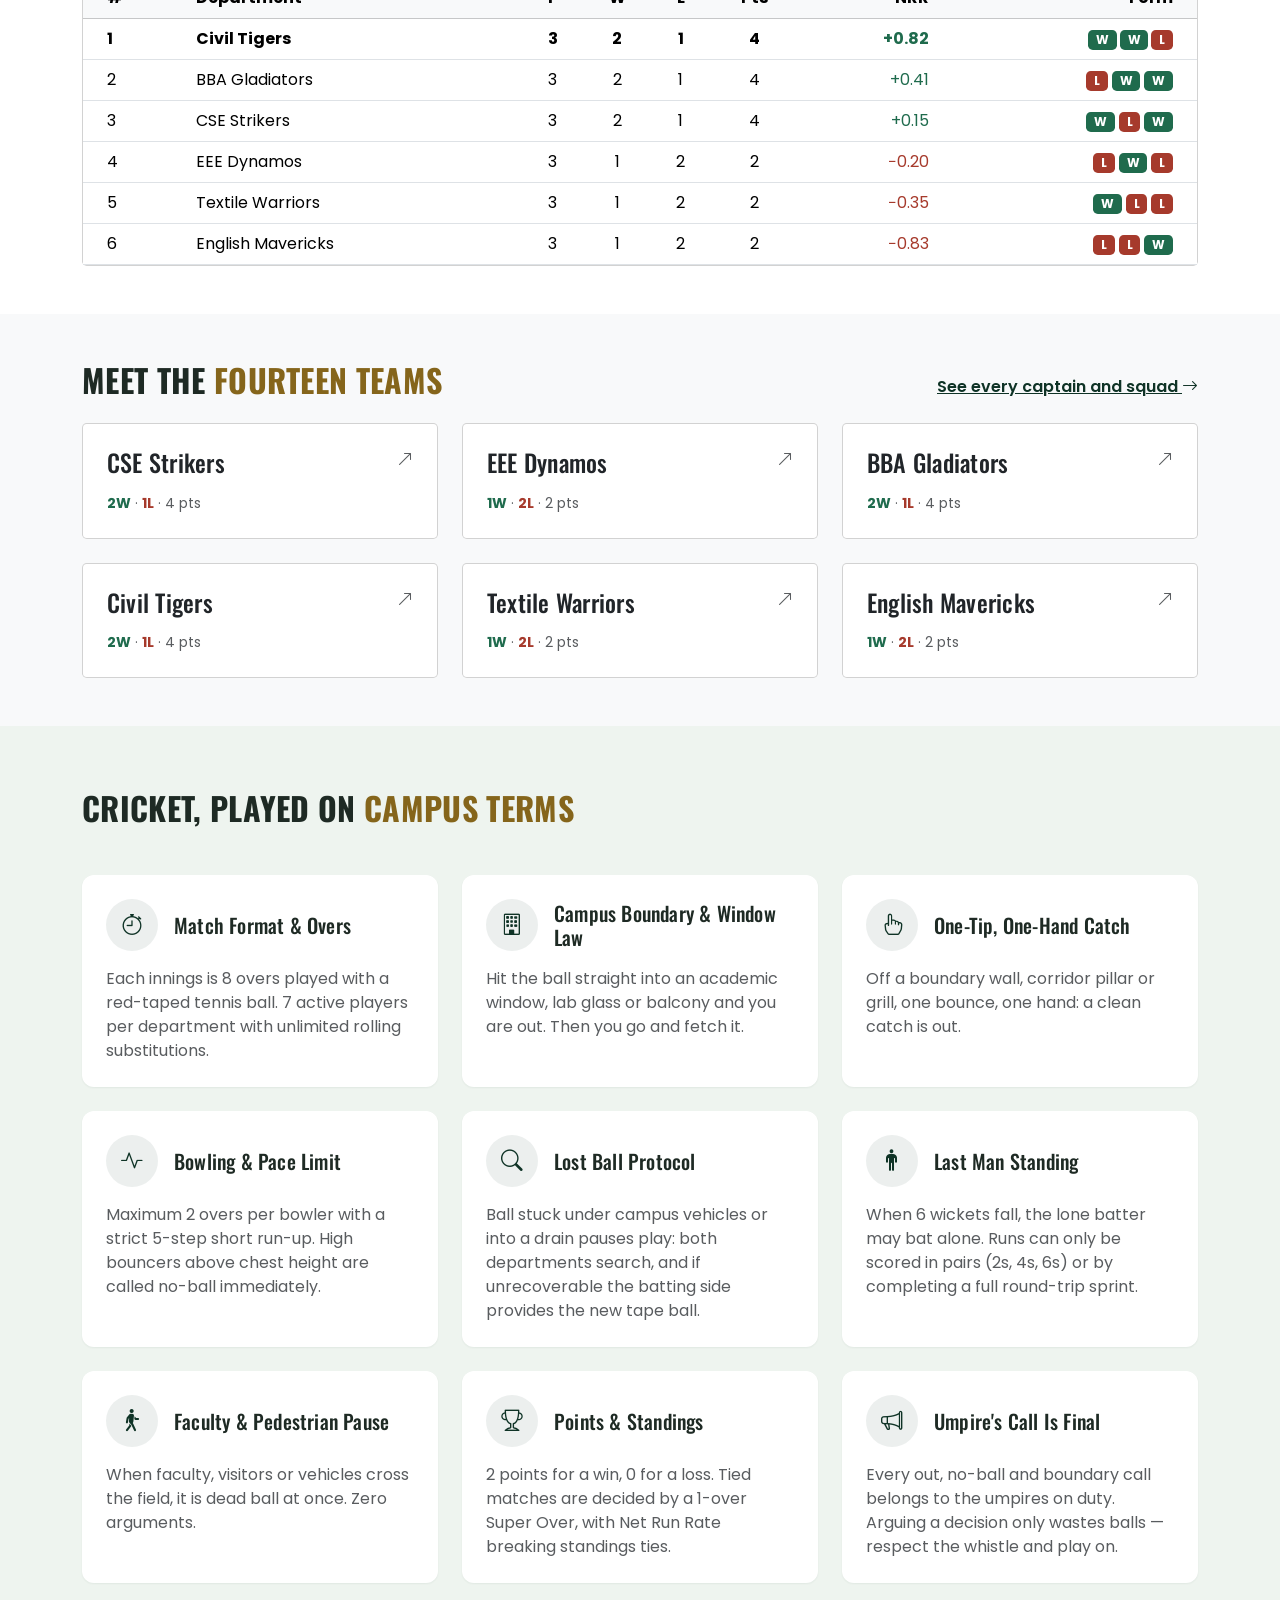
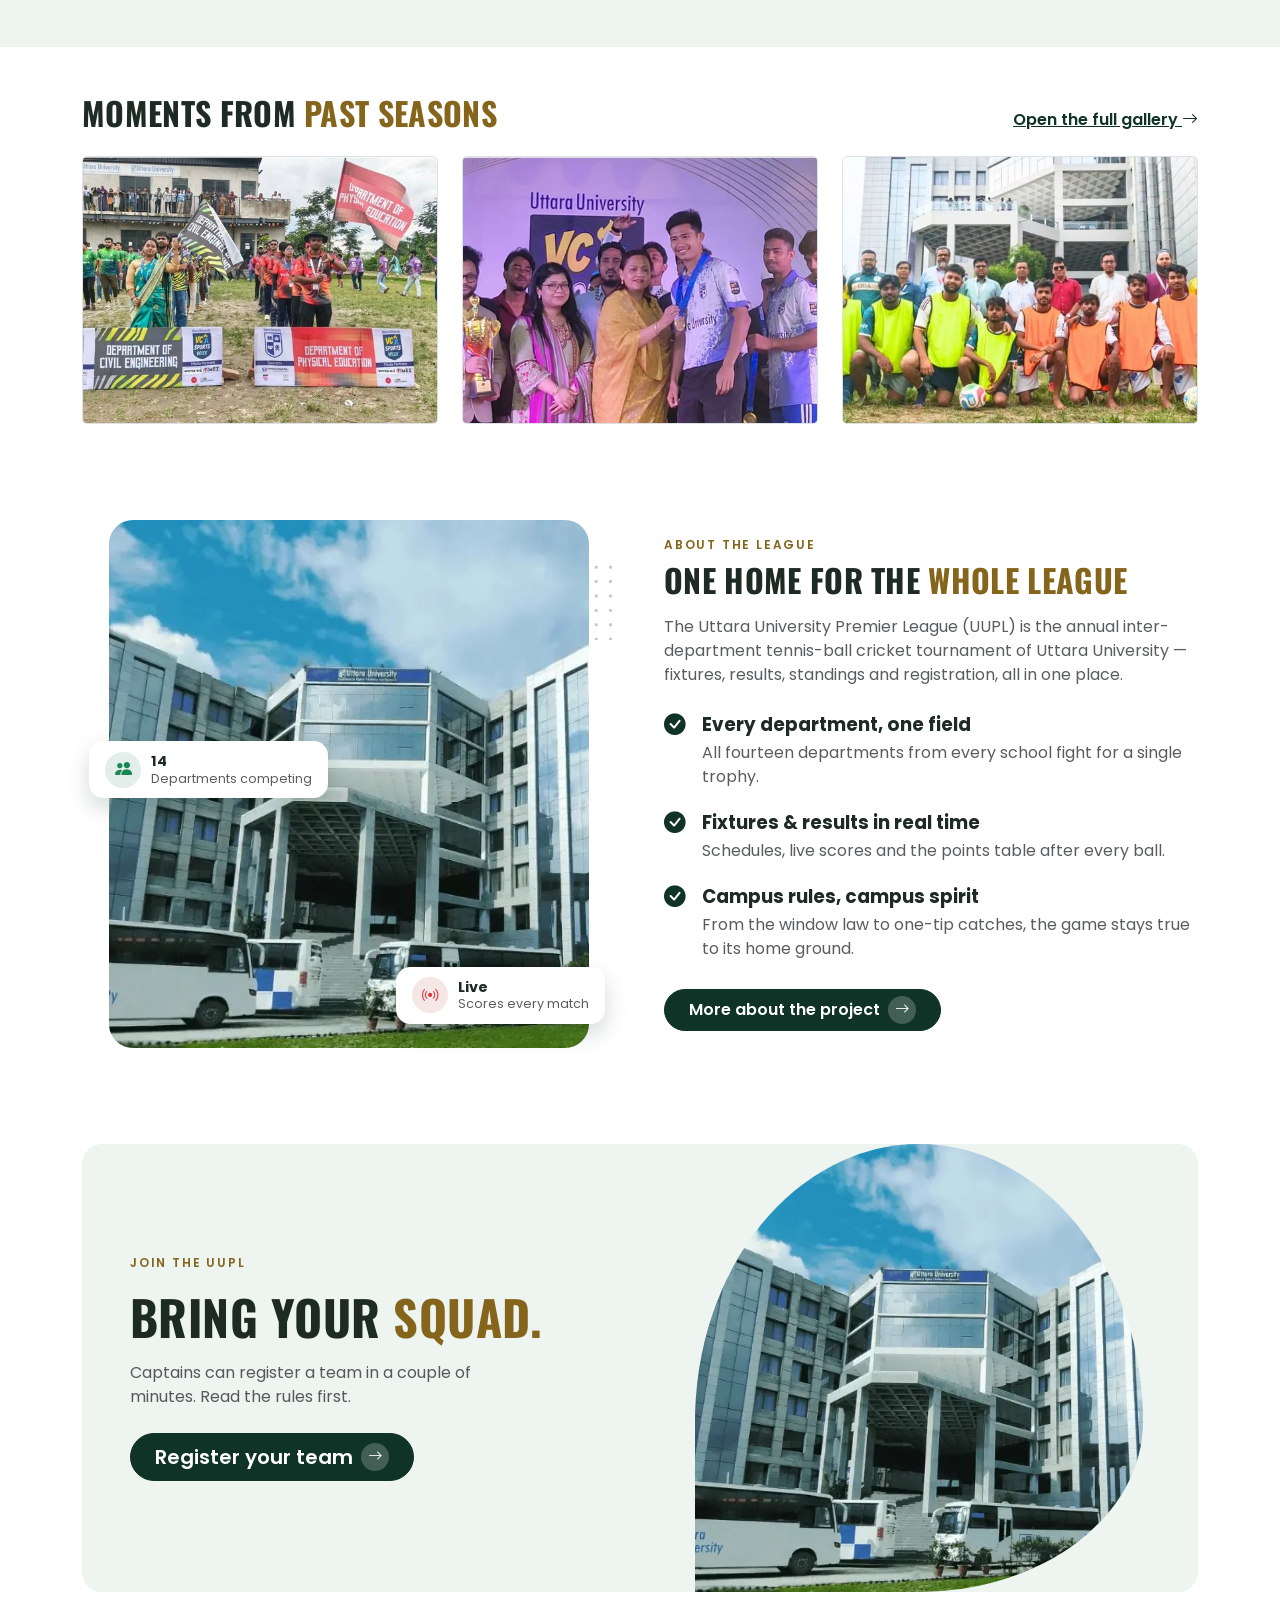
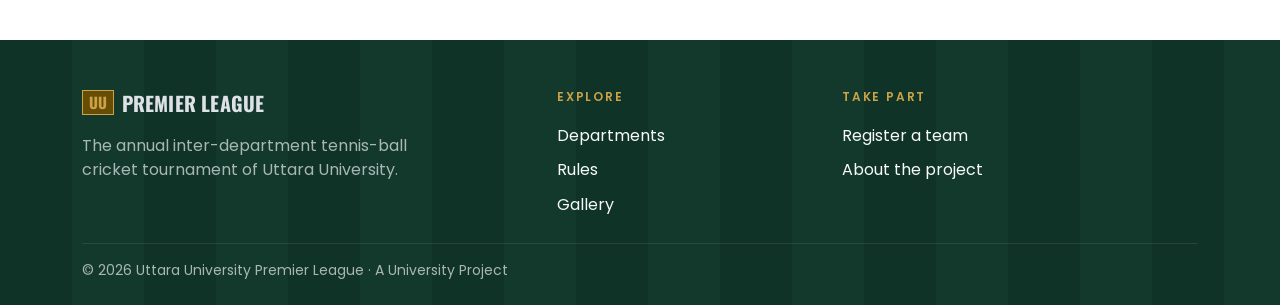
==== commit a862bfff: "Add segmented control styling for fixture rounds navigation" ====
--- a/index.html
+++ b/index.html
@@ -72,14 +72,14 @@
         <div class="container pull-up position-relative">
             <aside class="card border-0 shadow" aria-label="Live match update" data-aos="fade-up" data-aos-delay="250">
                 <div class="card-body d-flex flex-wrap align-items-center justify-content-center justify-content-md-start gap-3 gap-md-4 py-3 px-4">
-                    <span class="fw-bold text-danger small text-uppercase"><span class="live-dot me-2"></span>Live &middot; Round 4</span>
+                    <span class="fw-bold text-danger small text-uppercase flex-grow-1 flex-md-grow-0"><span class="live-dot me-2"></span>Live &middot; Round 4</span>
                     <div class="vr d-none d-md-block"></div>
-                    <div>
+                    <div class="order-2 order-md-0 flex-grow-1 flex-md-grow-0">
                         <div class="small text-body-secondary">CSE Strikers chasing</div>
                         <div class="fw-bold">CSE vs Textile</div>
                     </div>
                     <div class="vr d-none d-md-block"></div>
-                    <div>
+                    <div class="order-1 order-md-0 flex-grow-1 flex-md-grow-0 text-center text-md-start">
                         <span class="font-display fs-2 fw-bold">58/2</span>
                         <span class="text-body-secondary small">6.4 / 8 ov</span>
                     </div>
@@ -162,7 +162,7 @@
                     </div>
                 </div>
 
-                <ul class="nav nav-pills gap-1 mb-3" role="tablist">
+                <ul class="nav nav-pills round-tabs gap-0 mb-3" role="tablist">
                     <li class="nav-item" role="presentation"><button class="nav-link" data-bs-toggle="pill" data-bs-target="#r1" type="button" role="tab">Round 1</button></li>
                     <li class="nav-item" role="presentation"><button class="nav-link" data-bs-toggle="pill" data-bs-target="#r2" type="button" role="tab">Round 2</button></li>
                     <li class="nav-item" role="presentation"><button class="nav-link" data-bs-toggle="pill" data-bs-target="#r3" type="button" role="tab">Round 3</button></li>
--- a/css/style.css
+++ b/css/style.css
@@ -296,6 +296,32 @@
     --bs-nav-pills-link-active-bg: var(--uu-pitch);
 }
 
+/* fixture rounds: segmented control on a soft track */
+.nav-pills.round-tabs {
+    display: inline-flex;
+    background: rgba(15, 51, 38, .06);
+    border-radius: 999px;
+    padding: .35rem;
+    gap: .25rem;
+}
+
+.round-tabs .nav-link {
+    border-radius: 999px;
+    padding: .35rem 1.1rem;
+    font-size: .9rem;
+    color: var(--uu-pitch);
+    transition: color .2s, background-color .2s;
+}
+
+.round-tabs .nav-link:hover {
+    color: var(--uu-pitch);
+}
+
+.round-tabs .nav-link.active {
+    color: #fff;
+    box-shadow: 0 2px 6px rgba(15, 51, 38, .25);
+}
+
 .form-control:focus,
 .form-select:focus {
     border-color: var(--uu-brass);
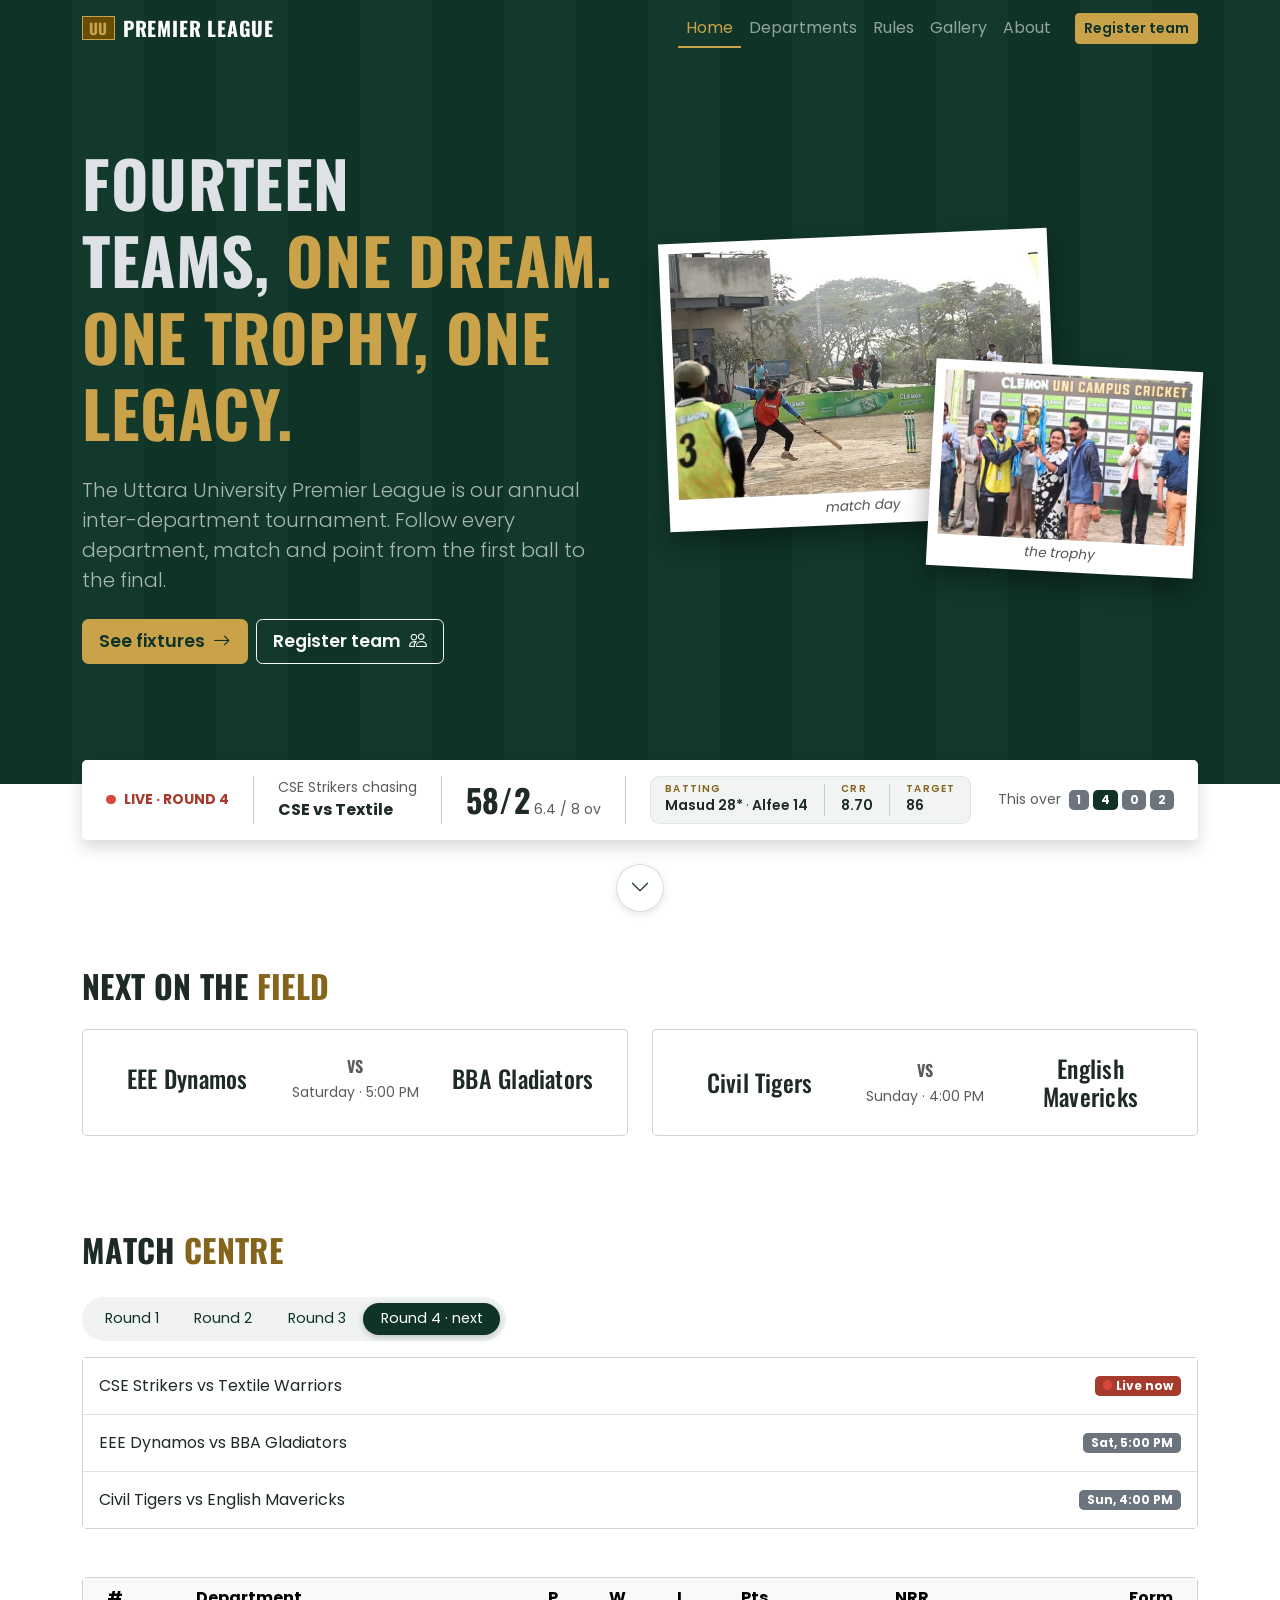
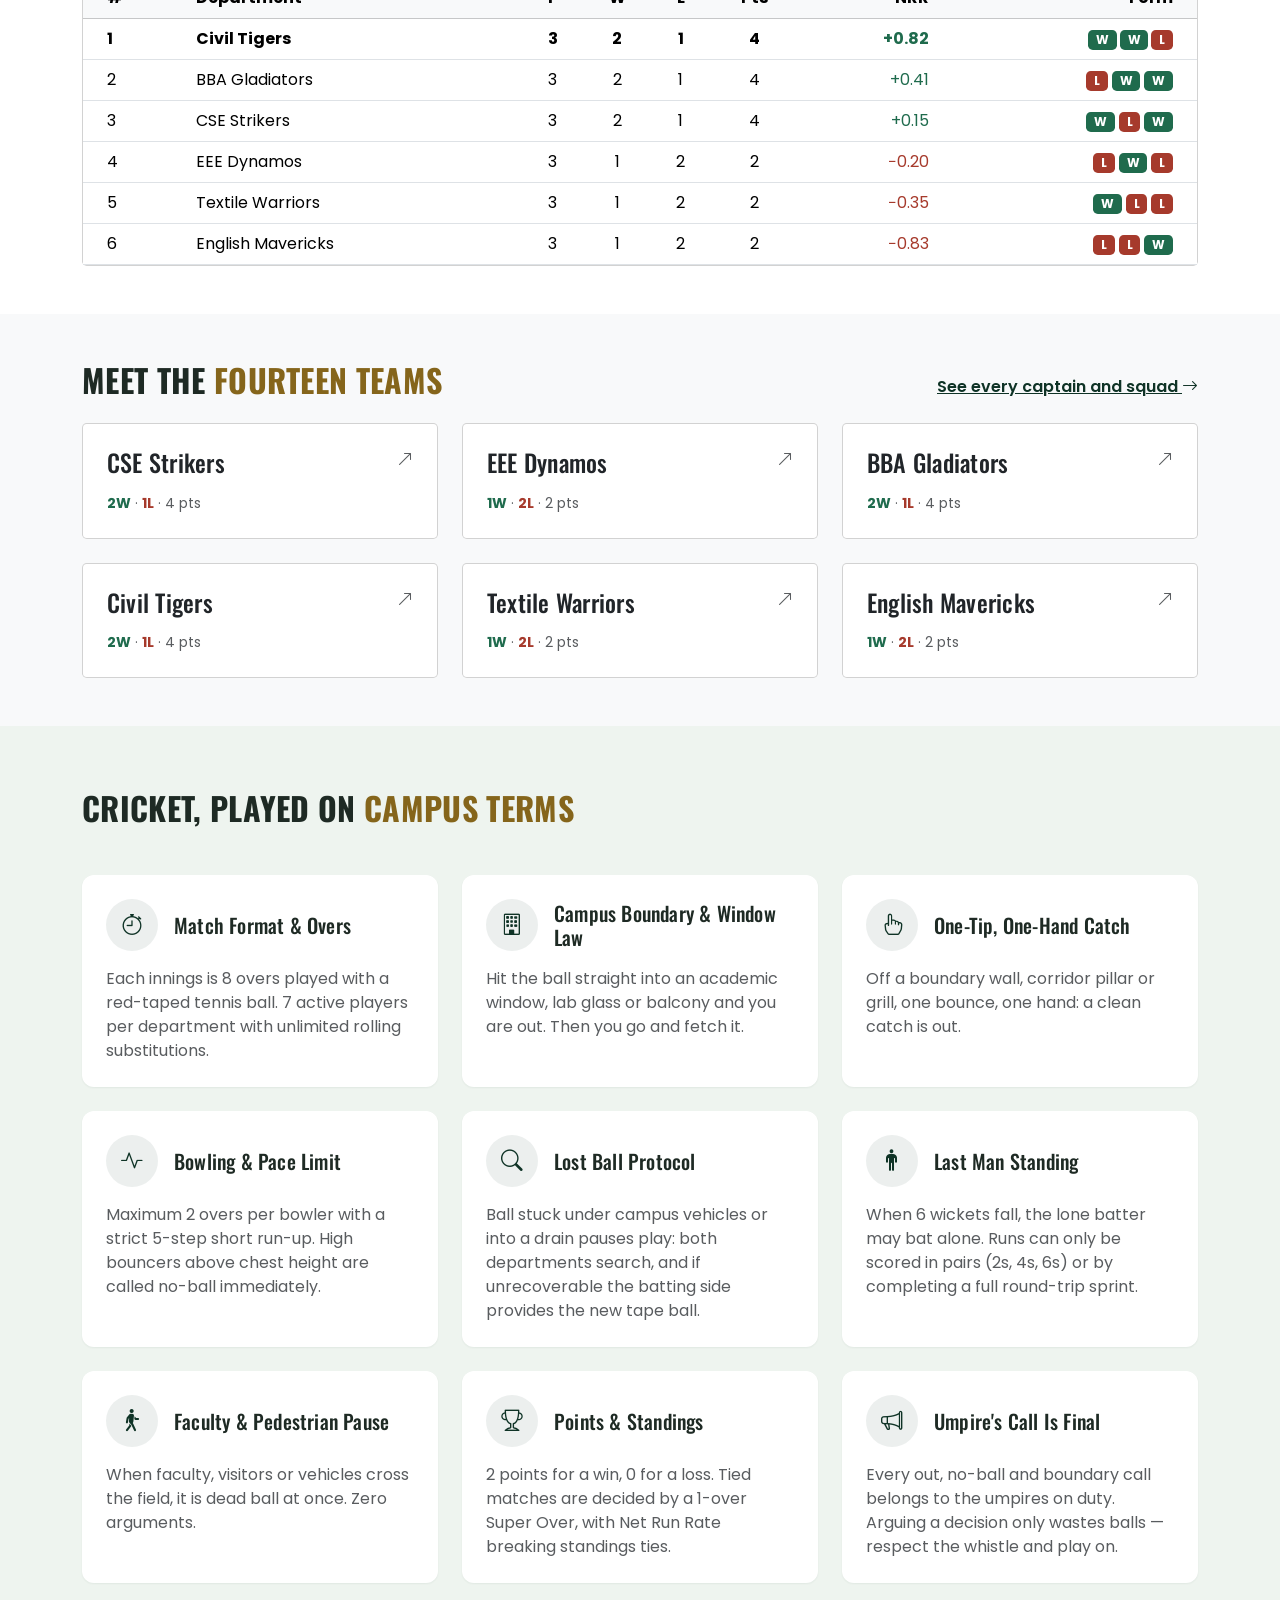
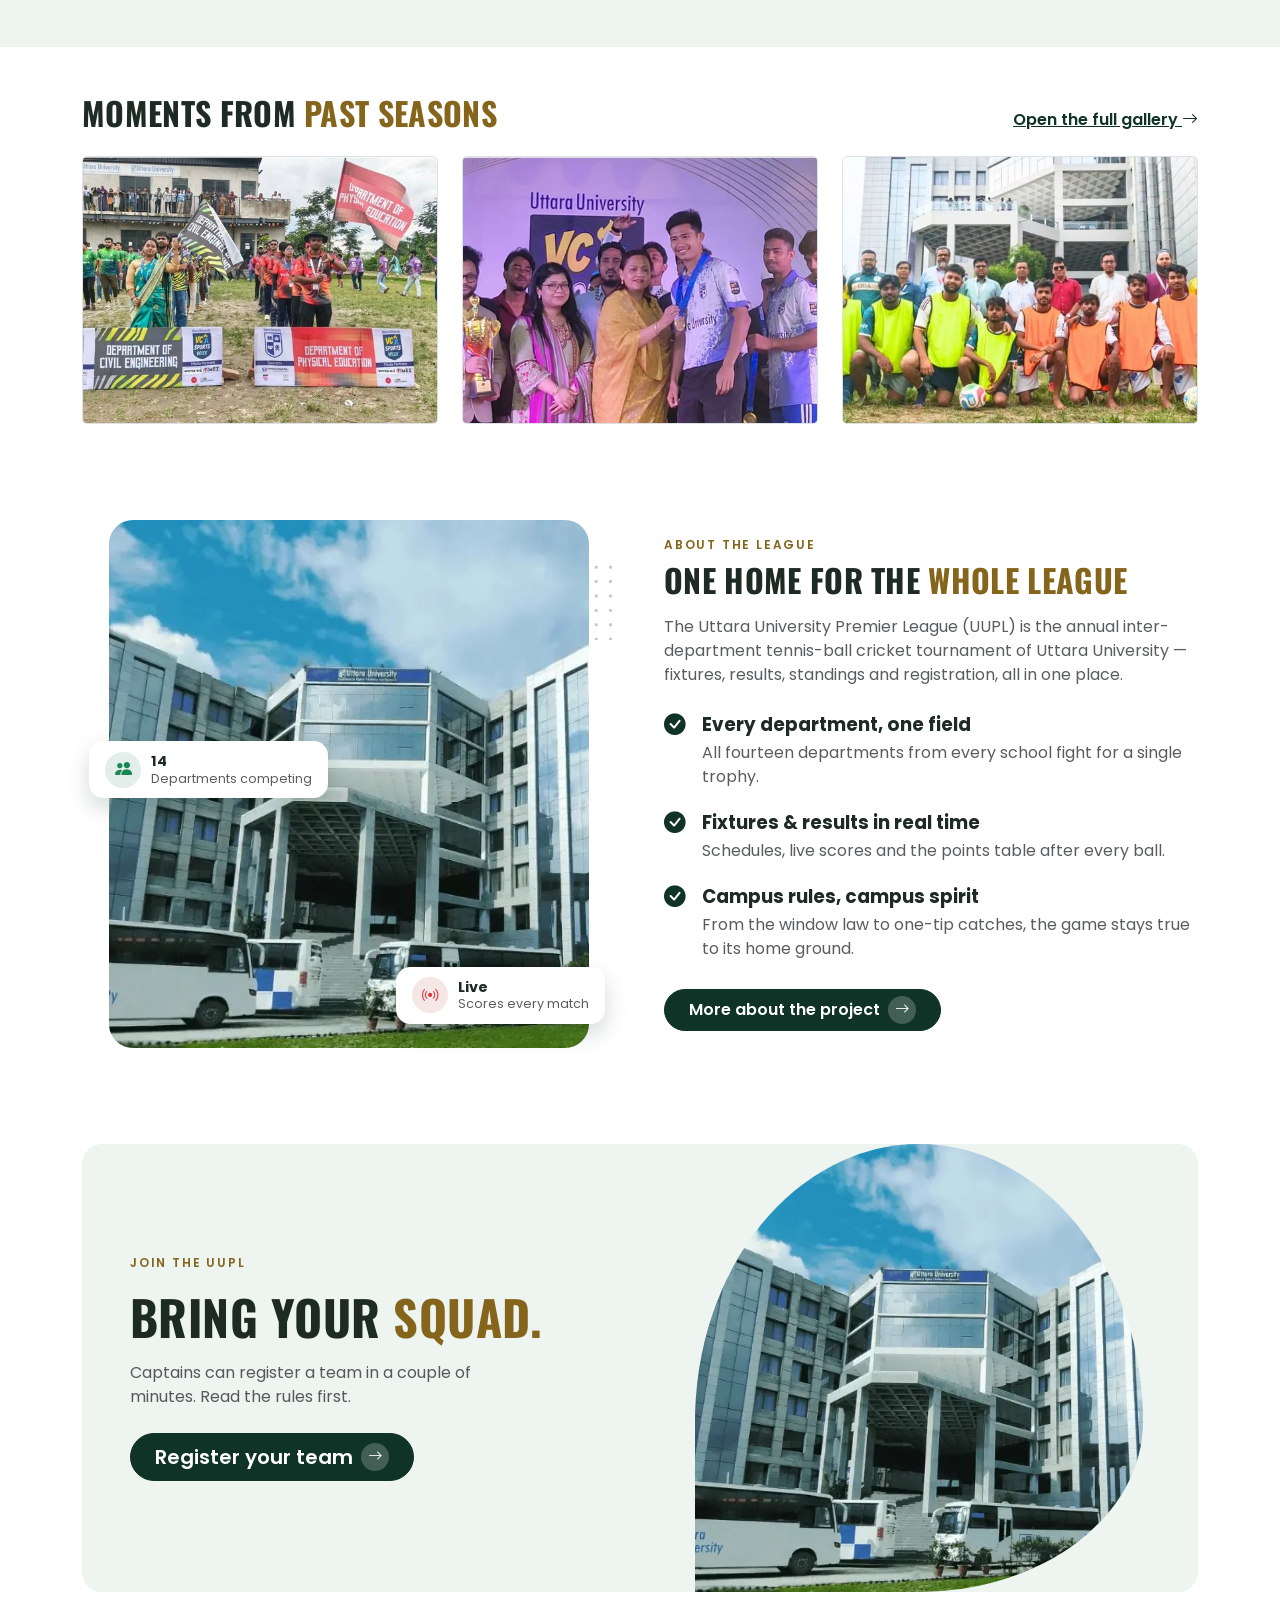
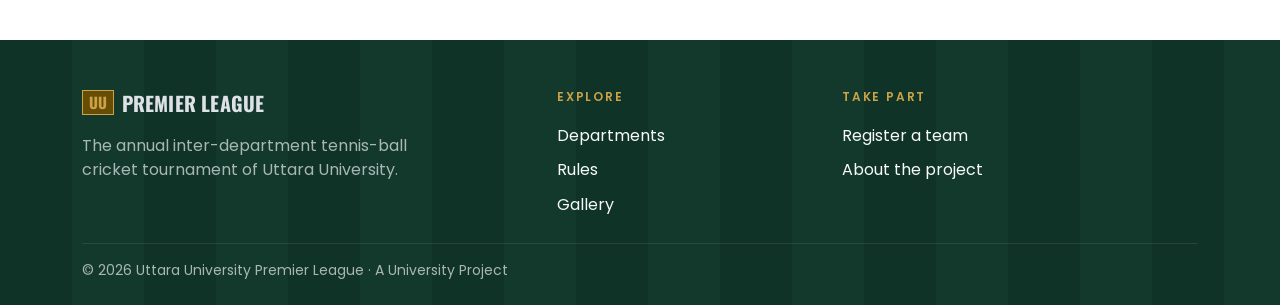
==== commit dd45bdfe: "Remove icon from match schedule timestamps for cleaner presentation" ====
--- a/index.html
+++ b/index.html
@@ -128,7 +128,7 @@
                                     <div class="col"><h3 class="h4 mb-0">EEE Dynamos</h3></div>
                                     <div class="col-auto">
                                         <div class="font-display text-uppercase text-body-secondary">vs</div>
-                                        <p class="small text-body-secondary mb-0 mt-1"><i class="bi bi-calendar3 me-1"></i>Saturday &middot; 5:00 PM</p>
+                                        <p class="small text-body-secondary mb-0 mt-1">Saturday &middot; 5:00 PM</p>
                                     </div>
                                     <div class="col"><h3 class="h4 mb-0">BBA Gladiators</h3></div>
                                 </div>
@@ -142,7 +142,7 @@
                                     <div class="col"><h3 class="h4 mb-0">Civil Tigers</h3></div>
                                     <div class="col-auto">
                                         <div class="font-display text-uppercase text-body-secondary">vs</div>
-                                        <p class="small text-body-secondary mb-0 mt-1"><i class="bi bi-calendar3 me-1"></i>Sunday &middot; 4:00 PM</p>
+                                        <p class="small text-body-secondary mb-0 mt-1">Sunday &middot; 4:00 PM</p>
                                     </div>
                                     <div class="col"><h3 class="h4 mb-0">English Mavericks</h3></div>
                                 </div>
--- a/css/style.css
+++ b/css/style.css
@@ -322,6 +322,48 @@
     box-shadow: 0 2px 6px rgba(15, 51, 38, .25);
 }
 
+/* project developer cards */
+.dev-card {
+    border: 0;
+    border-top: 3px solid var(--uu-brass);
+    transition: transform .25s ease, box-shadow .25s ease;
+}
+
+.dev-card:hover {
+    transform: translateY(-4px);
+    box-shadow: 0 .5rem 1.25rem rgba(15, 51, 38, .12);
+}
+
+.dev-avatar {
+    width: 5.5rem;
+    height: 5.5rem;
+    border-radius: 50%;
+    padding: .25rem;
+    background: #fff;
+    border: 3px solid var(--uu-brass);
+    box-shadow: 0 4px 12px rgba(15, 51, 38, .15);
+}
+
+.dev-avatar img {
+    width: 100%;
+    height: 100%;
+    border-radius: 50%;
+    object-fit: cover;
+    transition: transform .35s ease;
+}
+
+.dev-card:hover .dev-avatar img {
+    transform: scale(1.06);
+}
+
+.dev-role {
+    font-size: .72rem;
+    font-weight: 700;
+    letter-spacing: .08em;
+    text-transform: uppercase;
+    color: var(--uu-brass-dark);
+}
+
 .form-control:focus,
 .form-select:focus {
     border-color: var(--uu-brass);
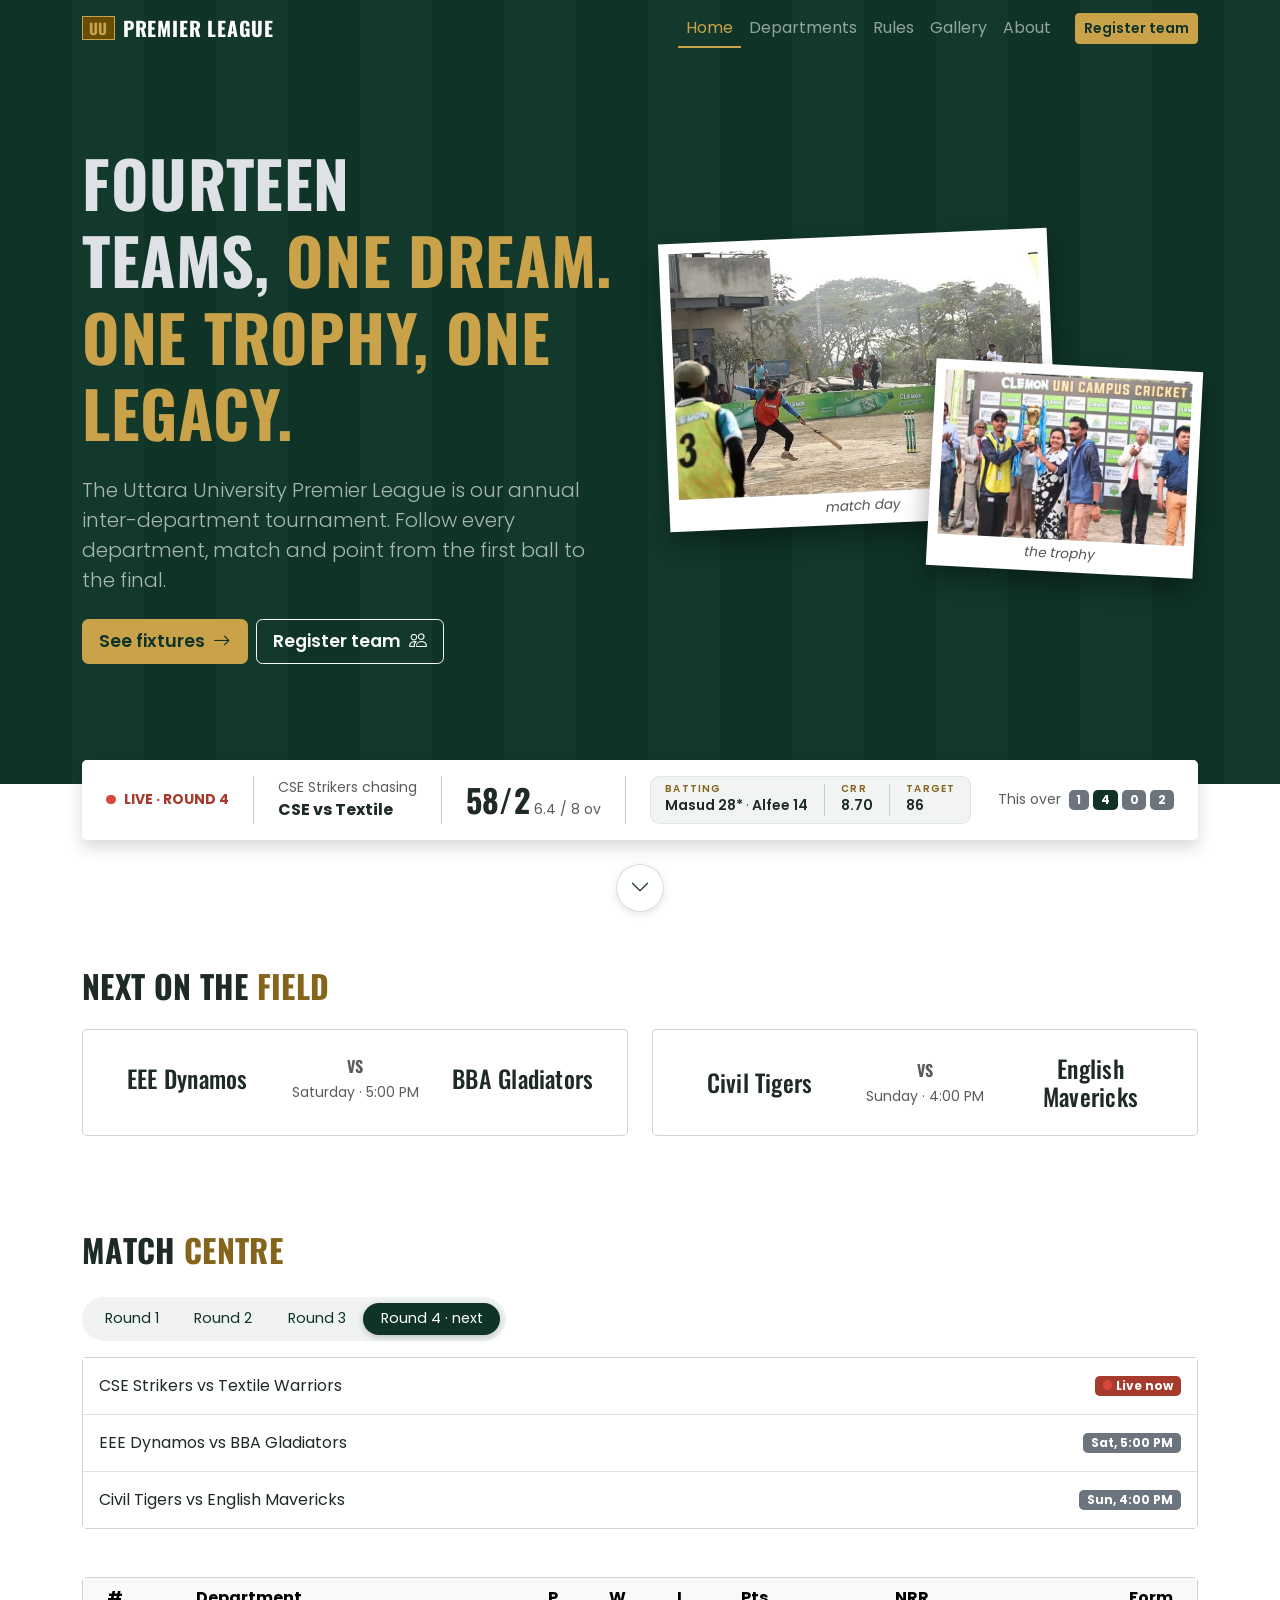
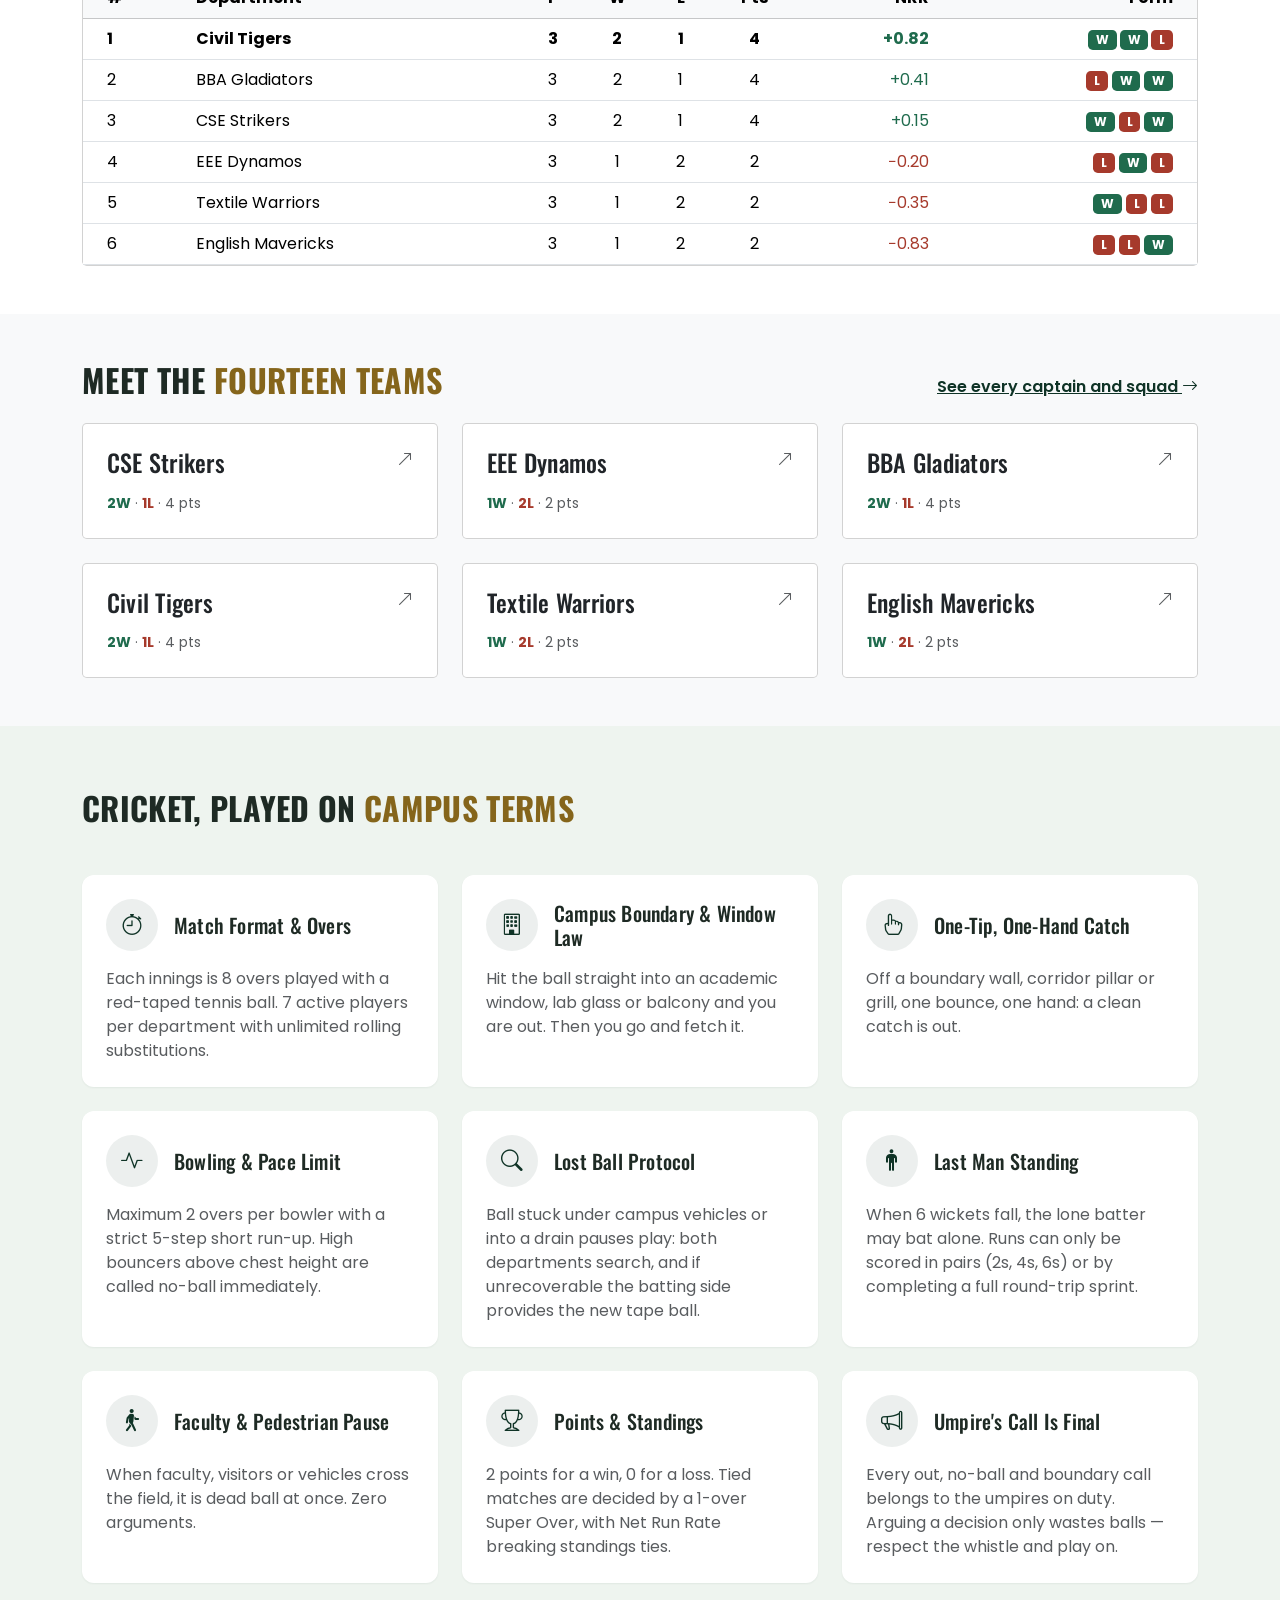
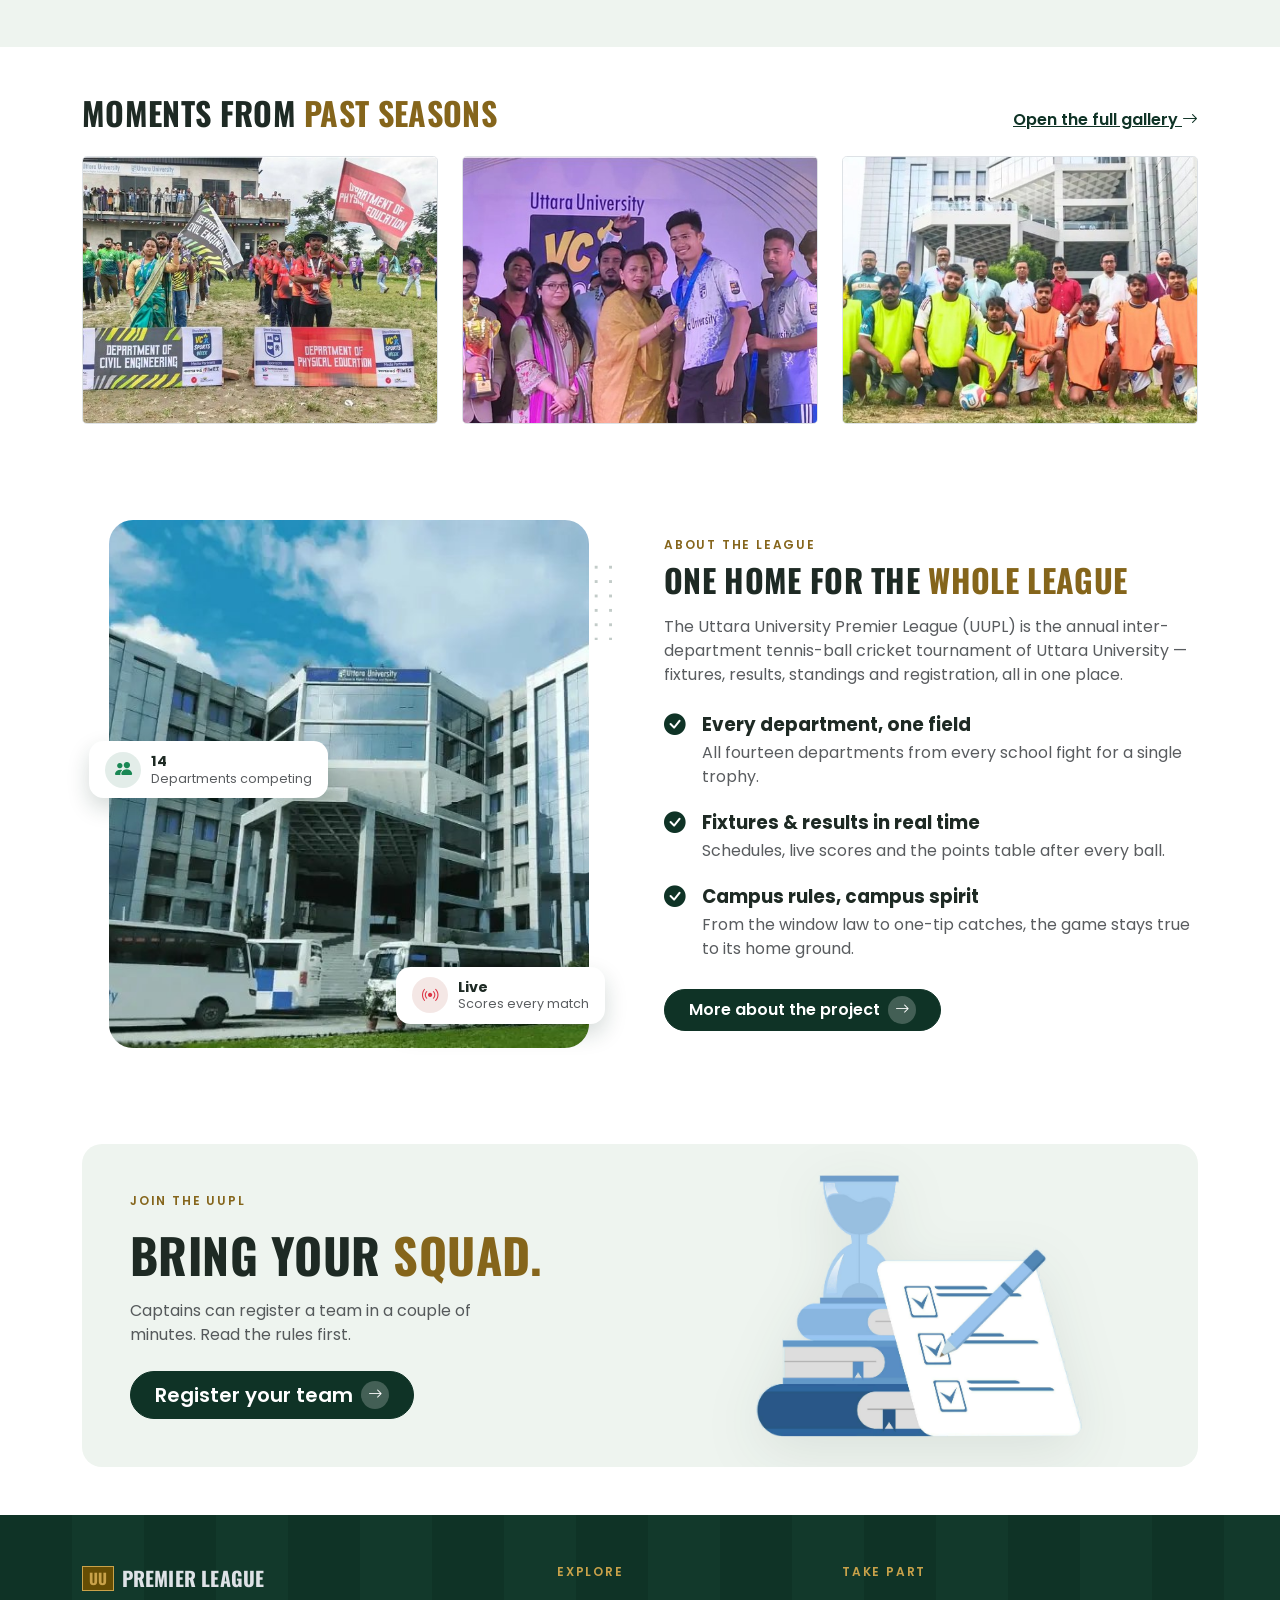
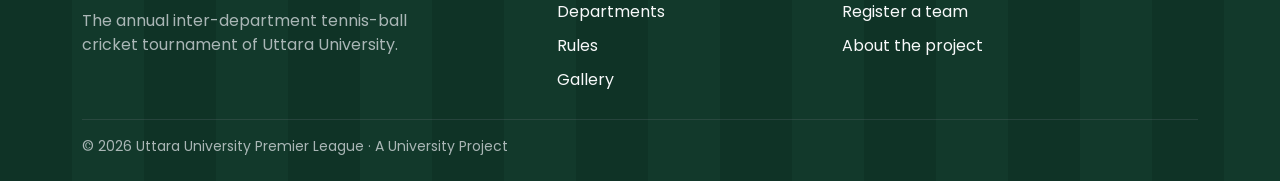
==== commit 53d8946c: "Refactor code structure for improved readability and maintainability" ====
--- a/index.html
+++ b/index.html
@@ -520,7 +520,7 @@
                         </div>
                         <div class="col-lg-6 pb-4 pb-lg-0">
                             <div class="cta-photo mx-auto">
-                                <img src="images/uu-campus-building.webp" alt="Uttara University permanent campus building" class="object-fit-cover" loading="lazy">
+                                <img src="images/cta-registration-checklist.png" alt="UUPL team registration checklist and rules" class="img-fluid" loading="lazy">
                             </div>
                         </div>
                     </div>
--- a/css/style.css
+++ b/css/style.css
@@ -208,15 +208,16 @@
 .cta-photo {
     width: 100%;
     max-width: 28rem;
-    aspect-ratio: 1 / 1;
-    border-radius: 50% 50% 50% 0 / 62% 62% 38% 0;
-    /* organic drop shape like the reference */
-    overflow: hidden;
+    display: flex;
+    align-items: center;
+    justify-content: center;
 }
 
 .cta-photo img {
-    width: 100%;
-    height: 100%;
+    width: 75%;
+    height: auto;
+    object-fit: contain;
+    filter: drop-shadow(0 14px 28px rgba(18, 48, 38, 0.09));
 }
 
 .cta-arrow {
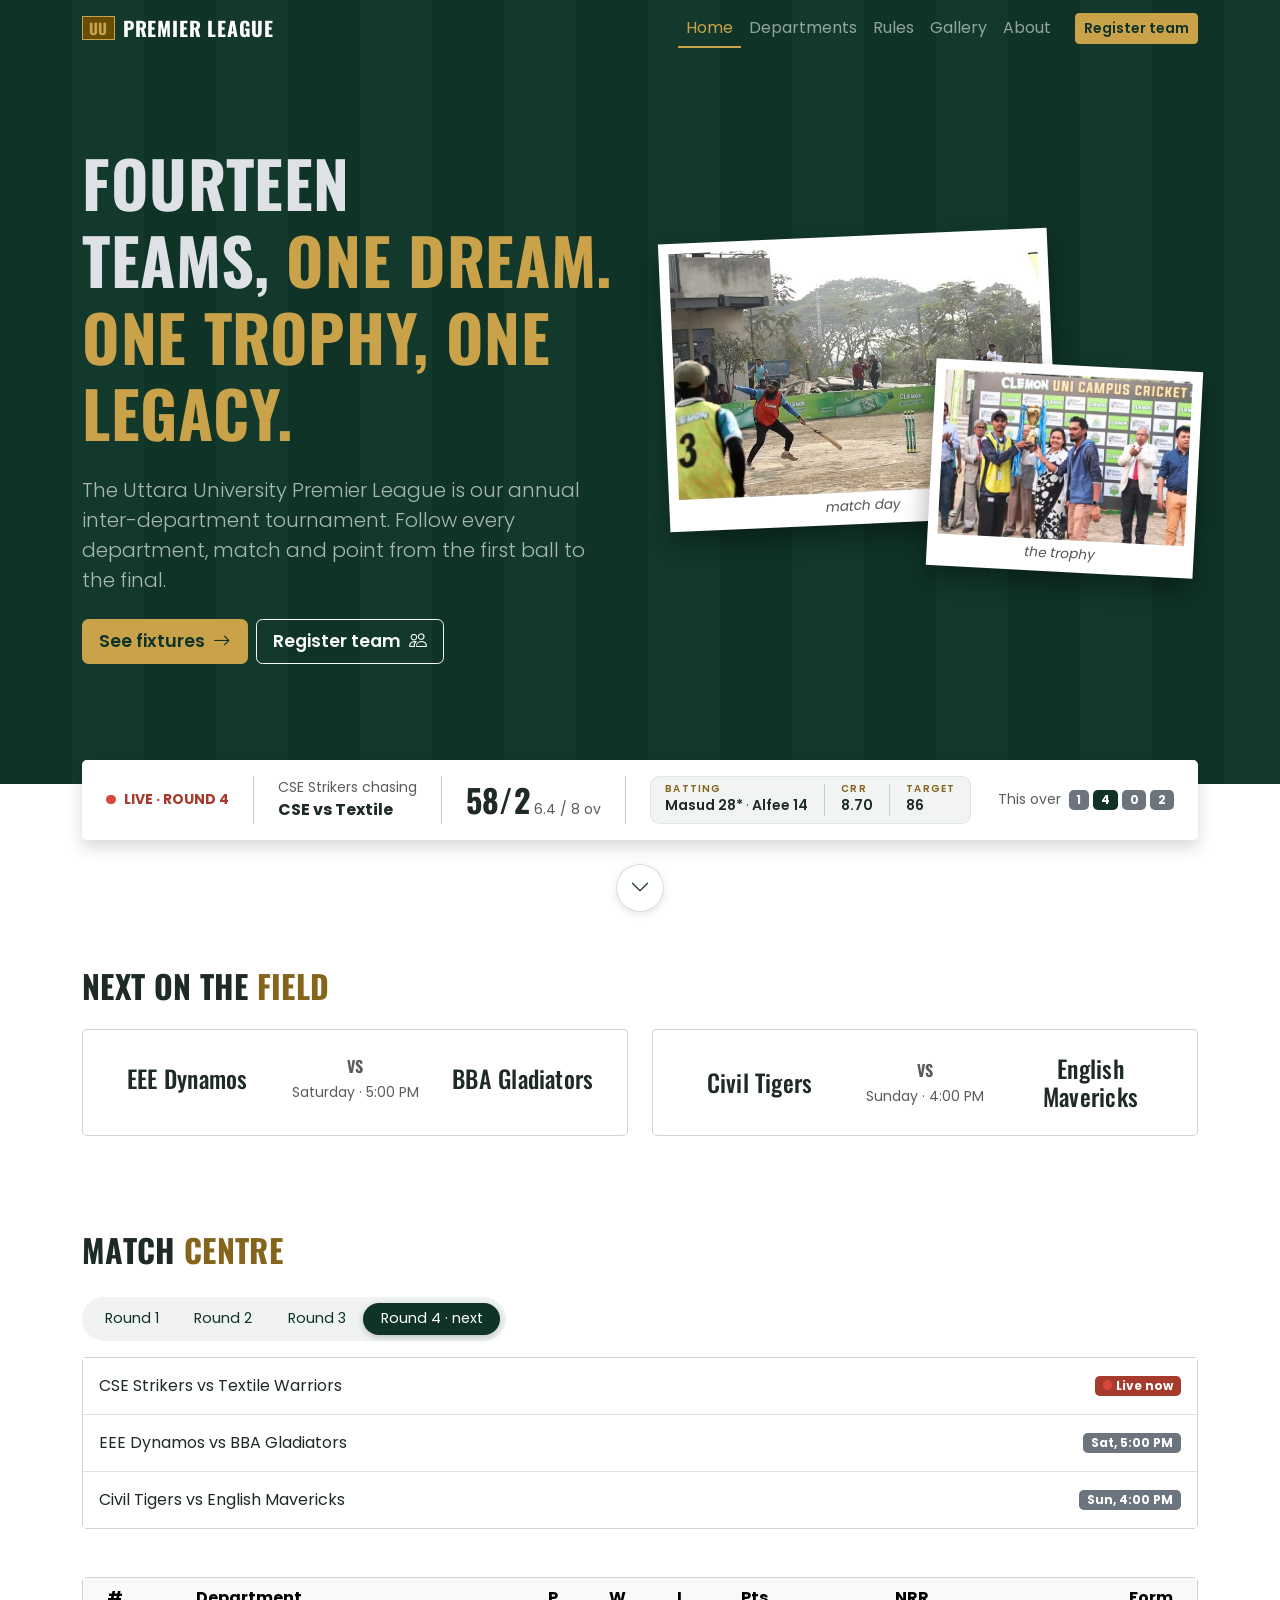
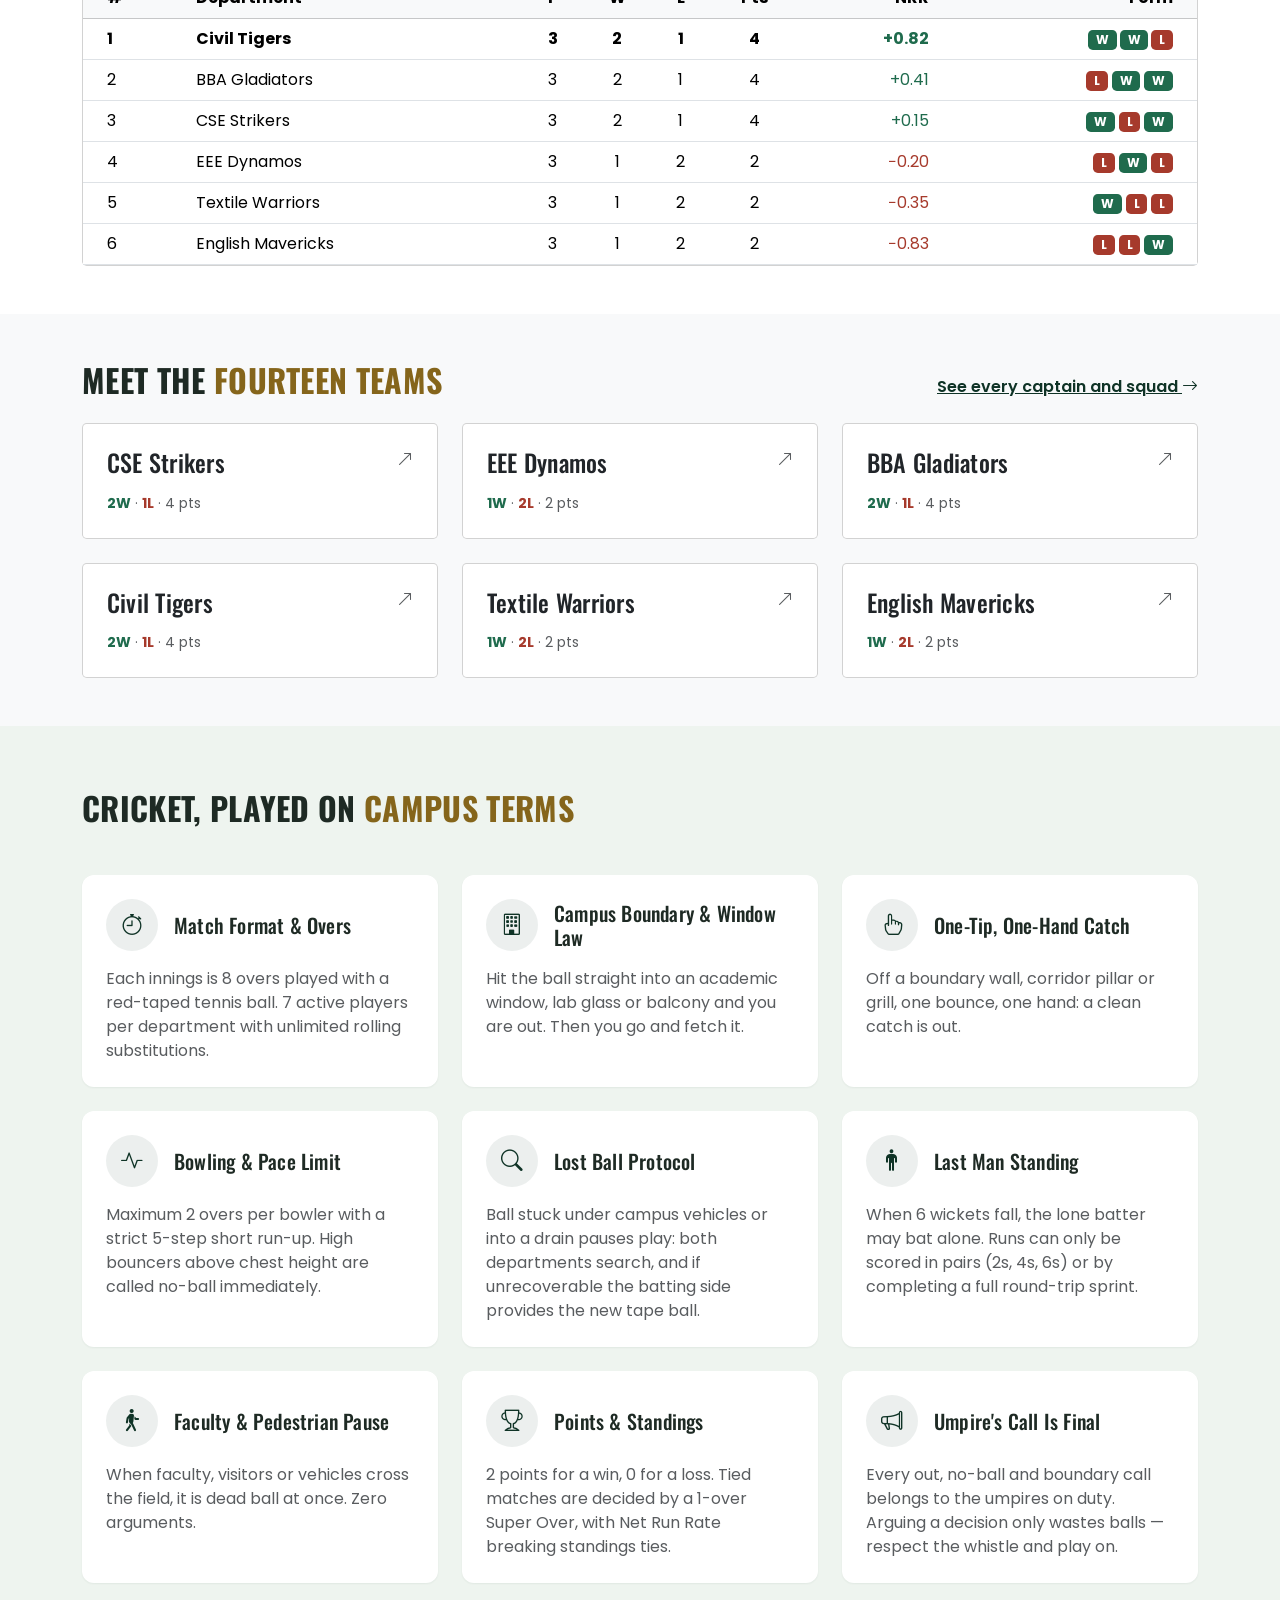
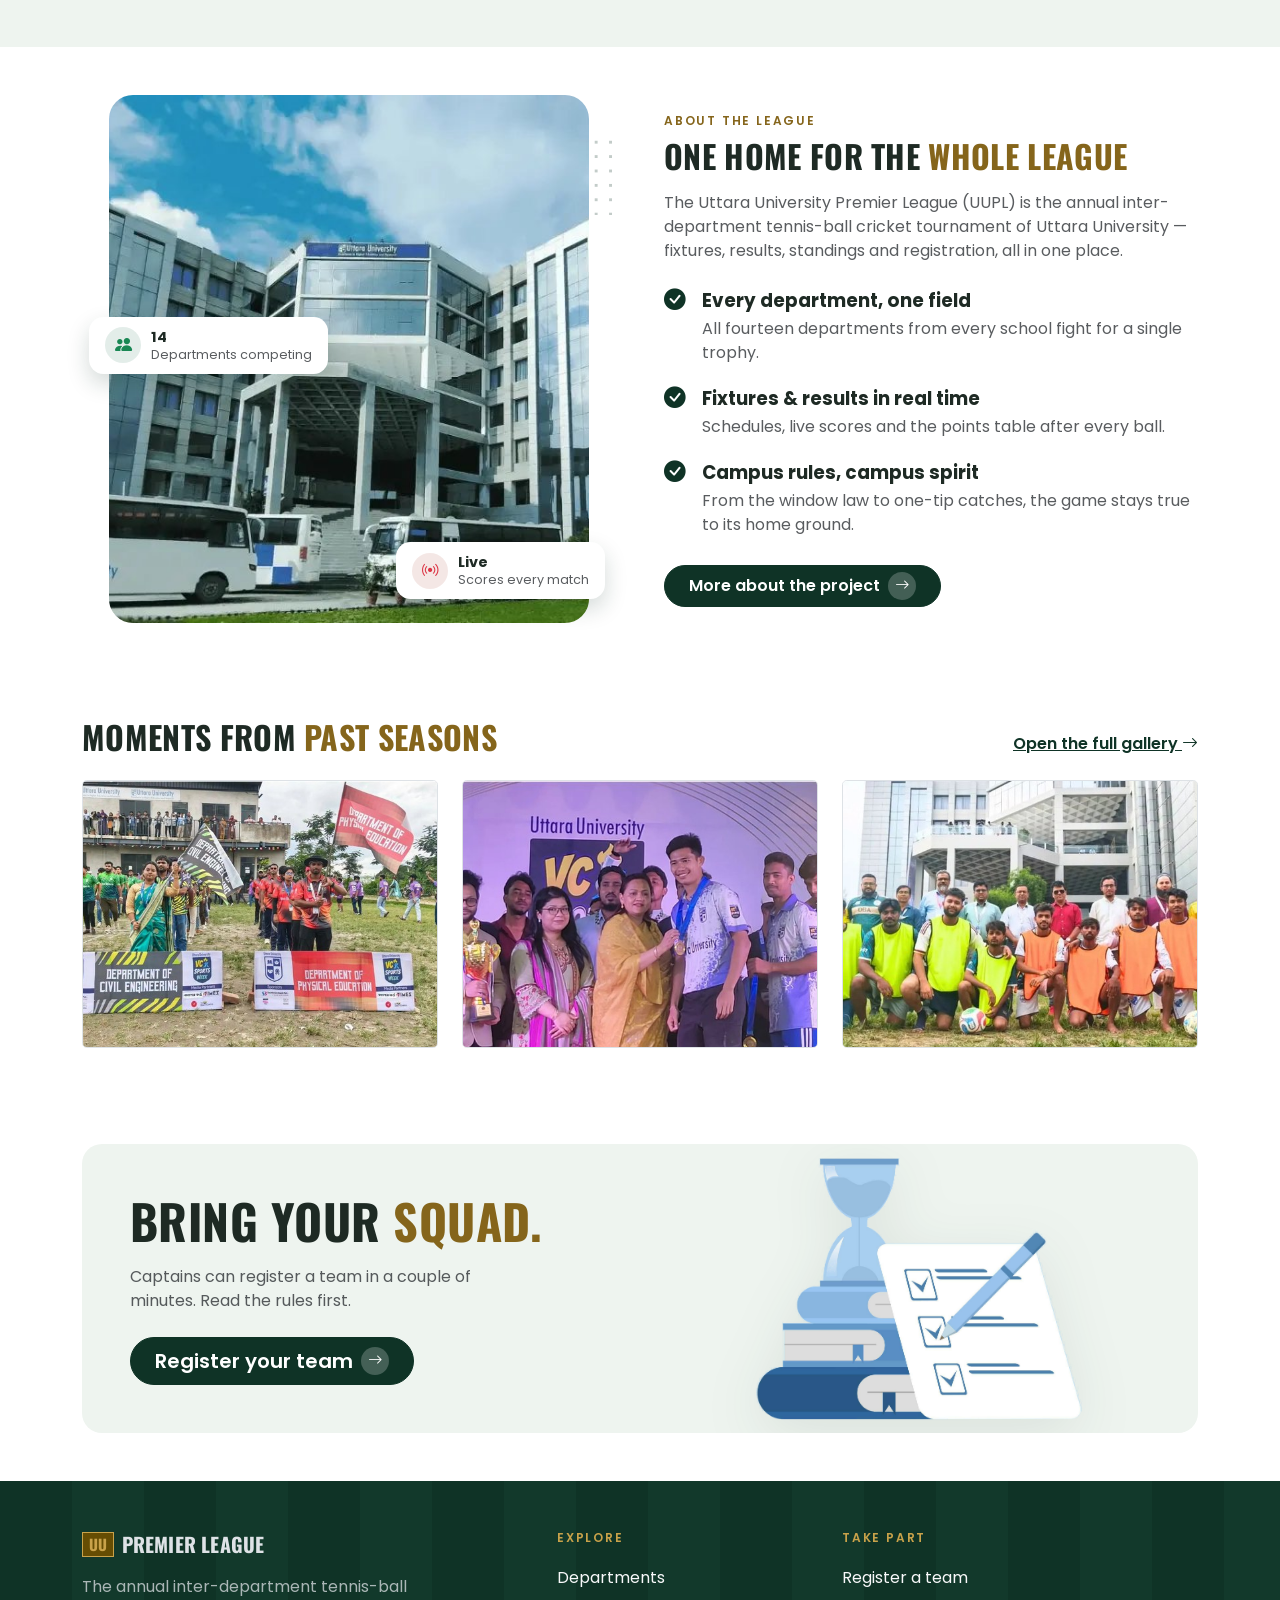
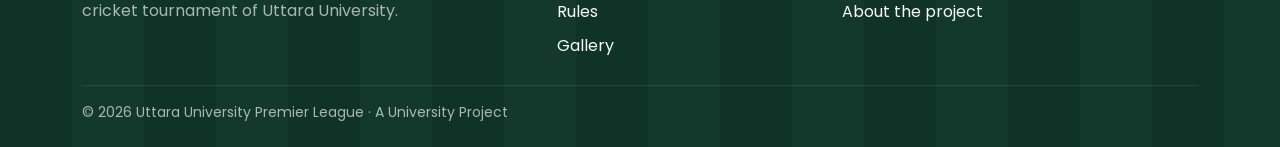
==== commit 1b106cb6: "Reorganize gallery section for improved layout and presentation" ====
--- a/index.html
+++ b/index.html
@@ -425,32 +425,6 @@
         </section>
 
         <!-- Gallery preview -->
-        <section class="py-5">
-            <div class="container">
-                <div class="d-flex flex-wrap justify-content-between align-items-end gap-2 mb-4" data-aos="fade-up">
-                    <h2 class="fs-2 mb-0">Moments from <em class="text-brass-dark">past seasons</em></h2>
-                    <a href="gallery.html" class="fw-semibold">Open the full gallery <i class="bi bi-arrow-right"></i></a>
-                </div>
-                <div class="row g-4">
-                    <div class="col-sm-4" data-aos="zoom-in" data-aos-delay="0">
-                        <a class="zoom d-block ratio ratio-4x3 overflow-hidden rounded border" href="gallery.html">
-                            <img src="images/gallery-3.jpg" class="object-fit-cover" alt="Departments parade ahead of the opening match" loading="lazy">
-                        </a>
-                    </div>
-                    <div class="col-sm-4" data-aos="zoom-in" data-aos-delay="120">
-                        <a class="zoom d-block ratio ratio-4x3 overflow-hidden rounded border" href="gallery.html">
-                            <img src="images/gallery-4.jpg" class="object-fit-cover" alt="Medal and trophy presentation" loading="lazy">
-                        </a>
-                    </div>
-                    <div class="col-sm-4" data-aos="zoom-in" data-aos-delay="240">
-                        <a class="zoom d-block ratio ratio-4x3 overflow-hidden rounded border" href="gallery.html">
-                            <img src="images/gallery-5.jpg" class="object-fit-cover" alt="Squads pose in front of the campus" loading="lazy">
-                        </a>
-                    </div>
-                </div>
-            </div>
-        </section>
-
         <!-- About the league -->
         <section class="py-5">
             <div class="container">
@@ -504,13 +478,38 @@
             </div>
         </section>
 
+        <section class="py-5">
+            <div class="container">
+                <div class="d-flex flex-wrap justify-content-between align-items-end gap-2 mb-4" data-aos="fade-up">
+                    <h2 class="fs-2 mb-0">Moments from <em class="text-brass-dark">past seasons</em></h2>
+                    <a href="gallery.html" class="fw-semibold">Open the full gallery <i class="bi bi-arrow-right"></i></a>
+                </div>
+                <div class="row g-4">
+                    <div class="col-sm-4" data-aos="zoom-in" data-aos-delay="0">
+                        <a class="zoom d-block ratio ratio-4x3 overflow-hidden rounded border" href="gallery.html">
+                            <img src="images/gallery-3.jpg" class="object-fit-cover" alt="Departments parade ahead of the opening match" loading="lazy">
+                        </a>
+                    </div>
+                    <div class="col-sm-4" data-aos="zoom-in" data-aos-delay="120">
+                        <a class="zoom d-block ratio ratio-4x3 overflow-hidden rounded border" href="gallery.html">
+                            <img src="images/gallery-4.jpg" class="object-fit-cover" alt="Medal and trophy presentation" loading="lazy">
+                        </a>
+                    </div>
+                    <div class="col-sm-4" data-aos="zoom-in" data-aos-delay="240">
+                        <a class="zoom d-block ratio ratio-4x3 overflow-hidden rounded border" href="gallery.html">
+                            <img src="images/gallery-5.jpg" class="object-fit-cover" alt="Squads pose in front of the campus" loading="lazy">
+                        </a>
+                    </div>
+                </div>
+            </div>
+        </section>
+
         <!-- Call to action -->
         <section class="py-5">
             <div class="container">
                 <div class="cta-banner overflow-hidden" data-aos="fade-up">
                     <div class="row align-items-center g-0">
                         <div class="col-lg-6 p-4 p-lg-5">
-                            <p class="eyebrow mb-3">Join the UUPL</p>
                             <h2 class="display-5 mb-3">Bring your <em class="text-brass-dark">squad.</em></h2>
                             <p class="text-body-secondary col-lg-10 mb-4">Captains can register a team in a couple of minutes. Read the rules first.</p>
                             <a class="btn btn-primary btn-lg rounded-pill px-4 d-inline-flex align-items-center gap-2" href="register.html">
--- a/css/style.css
+++ b/css/style.css
@@ -218,6 +218,22 @@
     height: auto;
     object-fit: contain;
     filter: drop-shadow(0 14px 28px rgba(18, 48, 38, 0.09));
+    animation: cta-float 5s ease-in-out infinite;
+}
+
+@keyframes cta-float {
+    0%, 100% {
+        transform: translateY(0);
+    }
+    50% {
+        transform: translateY(-9px);
+    }
+}
+
+@media (prefers-reduced-motion: reduce) {
+    .cta-photo img {
+        animation: none;
+    }
 }
 
 .cta-arrow {
@@ -423,10 +439,37 @@
 
 .print-a {
     transform: rotate(-2.5deg);
+    animation: print-float-a 6s ease-in-out infinite;
 }
 
 .print-b {
     transform: rotate(3deg);
+    animation: print-float-b 7s ease-in-out infinite;
+}
+
+@keyframes print-float-a {
+    0%, 100% {
+        transform: rotate(-2.5deg) translateY(0);
+    }
+    50% {
+        transform: rotate(-2.5deg) translateY(-8px);
+    }
+}
+
+@keyframes print-float-b {
+    0%, 100% {
+        transform: rotate(3deg) translateY(0);
+    }
+    50% {
+        transform: rotate(3deg) translateY(-10px);
+    }
+}
+
+@media (prefers-reduced-motion: reduce) {
+    .print-a,
+    .print-b {
+        animation: none;
+    }
 }
 
 /* seam of a cricket ball */
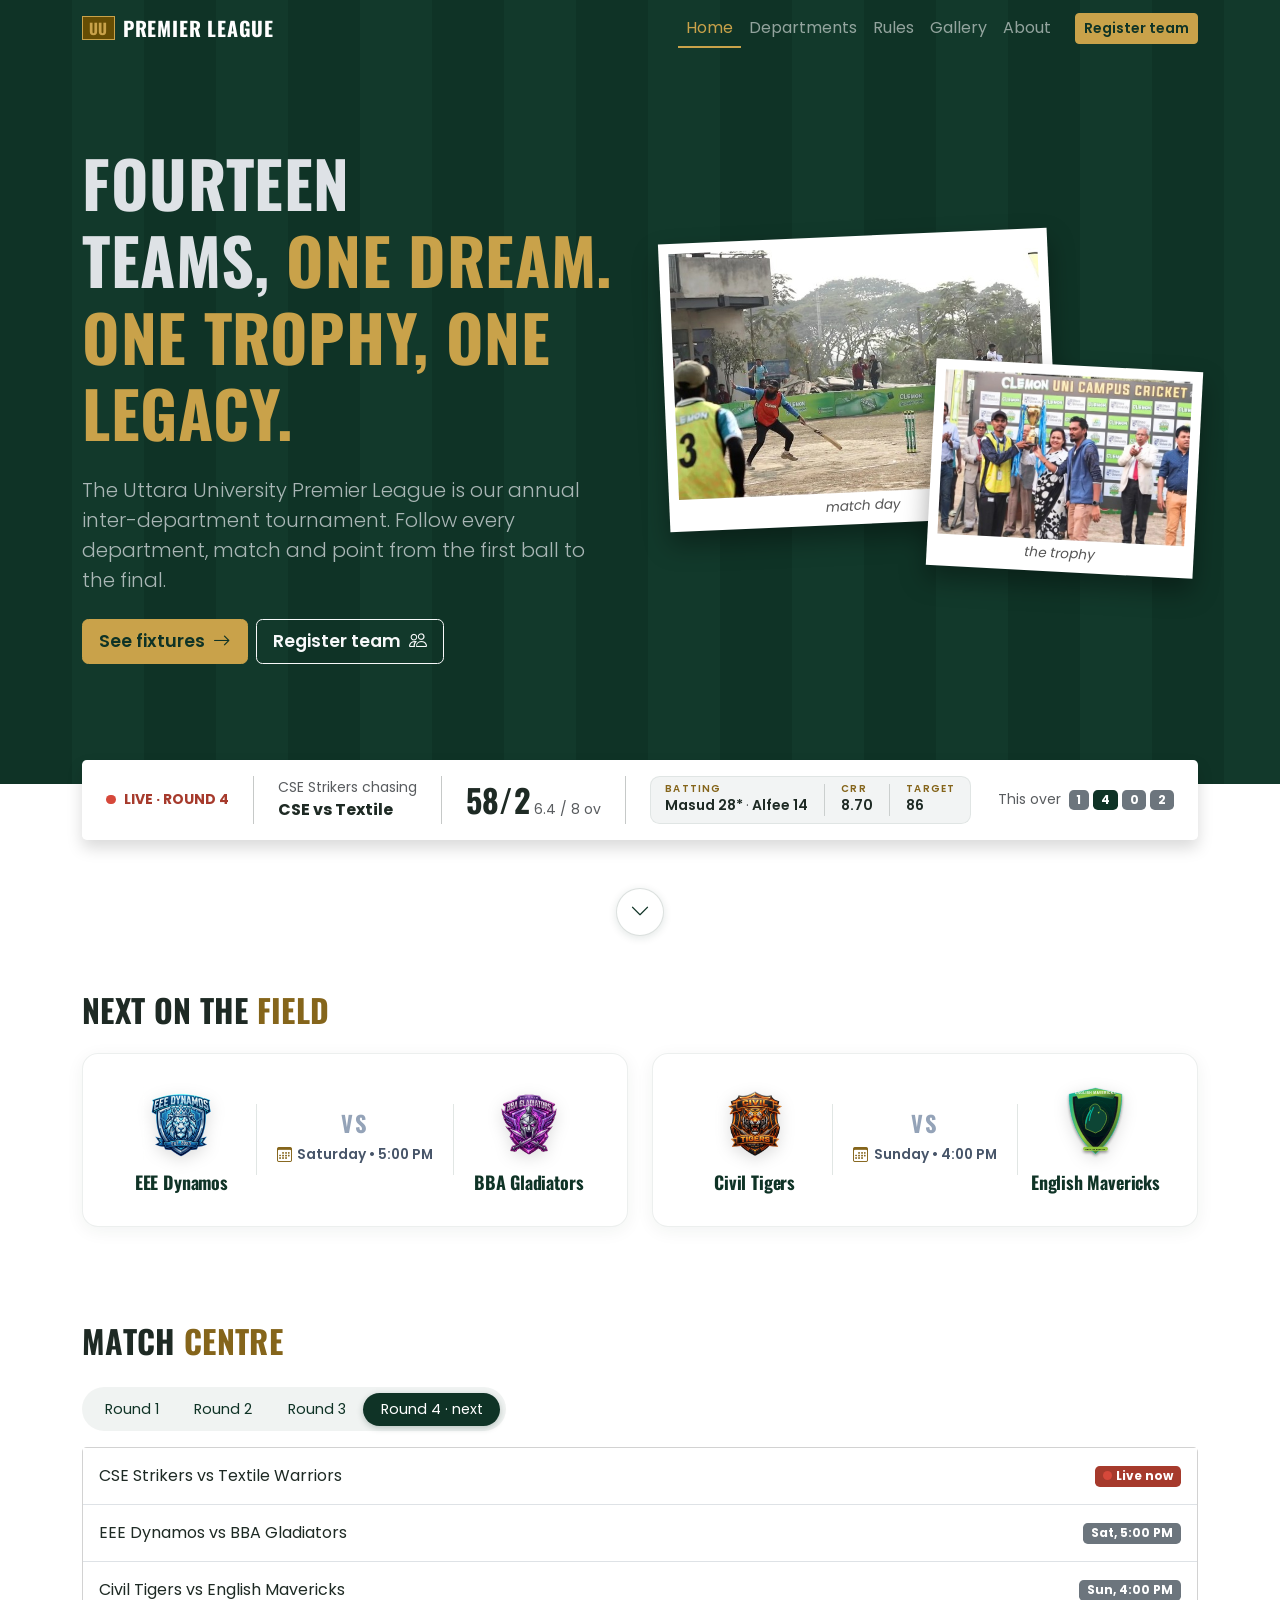
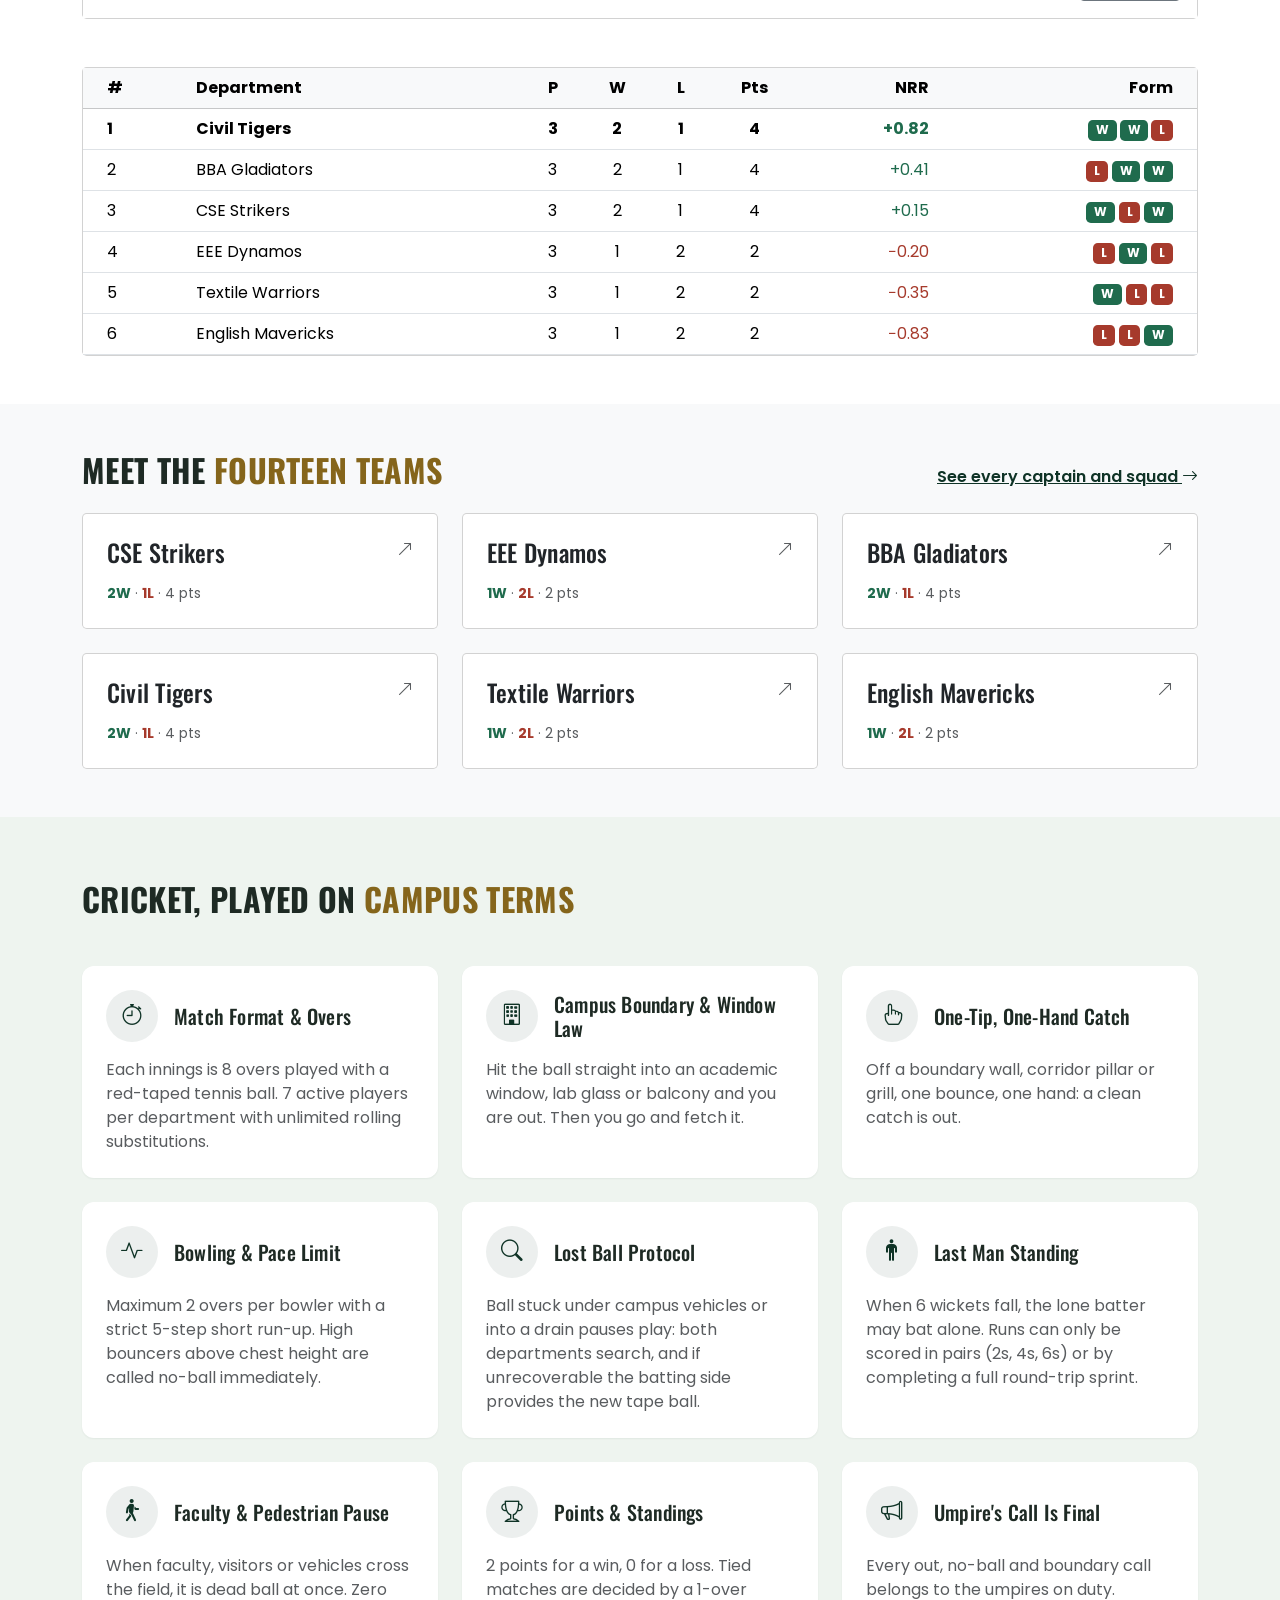
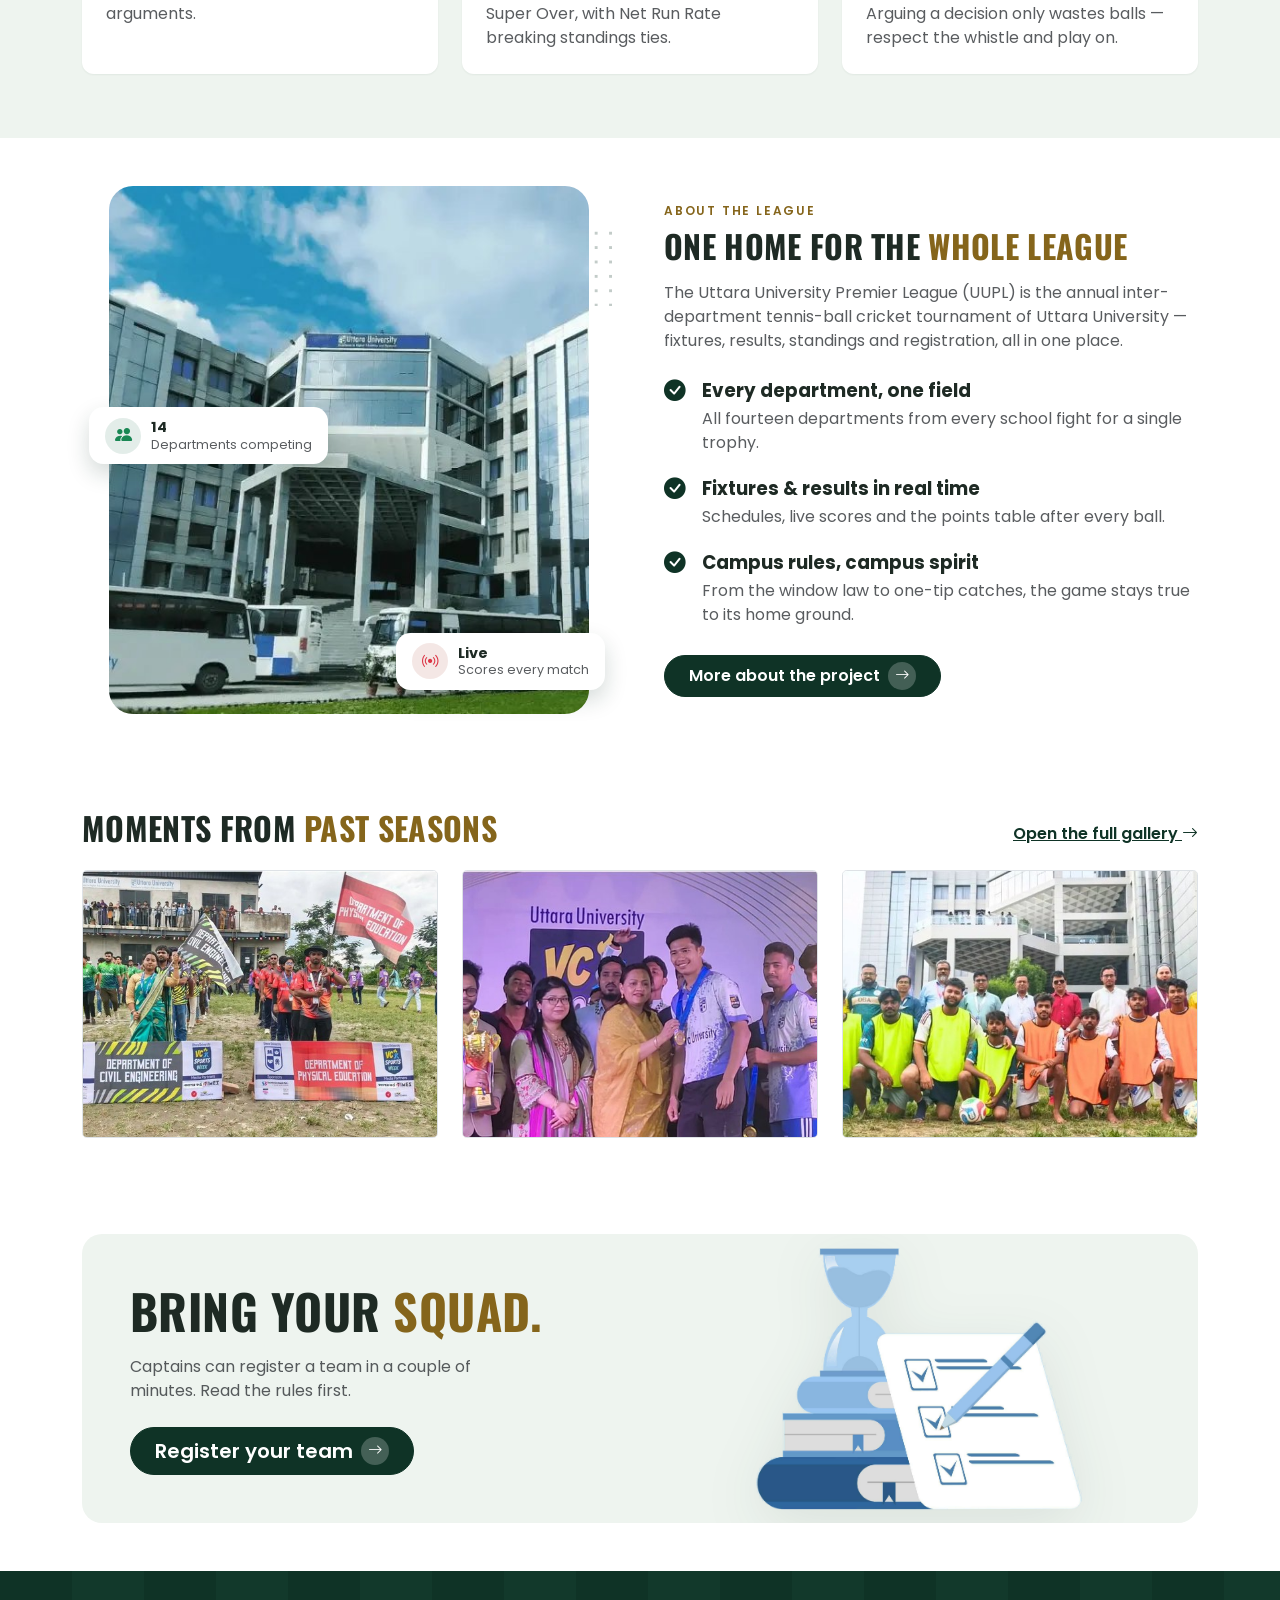
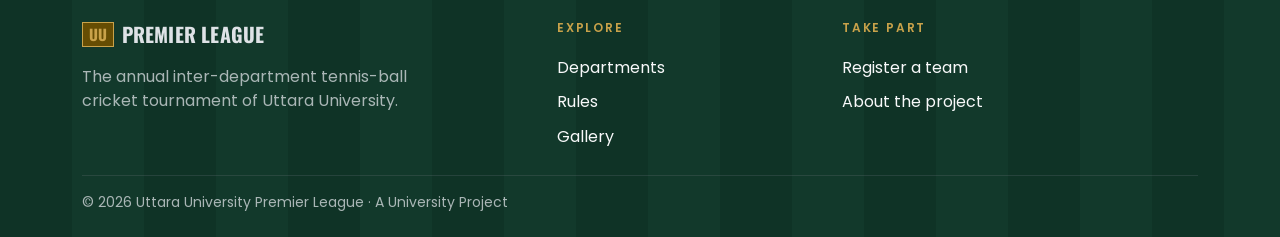
==== commit 375c3816: "Add team logos for various departments - Added new SVG logo for EEE Dynamos. - Added new SVG logo fo" ====
--- a/index.html
+++ b/index.html
@@ -112,7 +112,7 @@
         </div>
 
         <!-- Next up -->
-        <div class="text-center mt-4 mb-2" data-aos="fade-in">
+        <div class="text-center mt-5 mb-2" data-aos="fade-in">
             <a class="scroll-cue d-inline-flex align-items-center justify-content-center" href="#next-up" aria-label="Scroll down to the next section">
                 <i class="bi bi-chevron-down"></i>
             </a>
@@ -122,29 +122,55 @@
                 <h2 class="fs-2 mb-4" data-aos="fade-up">Next on the <em class="text-brass-dark">field</em></h2>
                 <div class="row g-4">
                     <div class="col-md-6" data-aos="fade-up">
-                        <article class="card h-100">
-                            <div class="card-body p-4">
-                                <div class="row align-items-center text-center">
-                                    <div class="col"><h3 class="h4 mb-0">EEE Dynamos</h3></div>
-                                    <div class="col-auto">
-                                        <div class="font-display text-uppercase text-body-secondary">vs</div>
-                                        <p class="small text-body-secondary mb-0 mt-1">Saturday &middot; 5:00 PM</p>
+                        <article class="card match-card h-100">
+                            <div class="card-body p-4">
+                                <div class="row align-items-center g-0 text-center">
+                                    <div class="col match-team">
+                                        <div class="match-crest-wrap">
+                                            <img src="images/teams/eee-dynamos.png" alt="EEE Dynamos crest logo" class="match-crest" loading="lazy">
+                                        </div>
+                                        <h3 class="match-team-name">EEE Dynamos</h3>
                                     </div>
-                                    <div class="col"><h3 class="h4 mb-0">BBA Gladiators</h3></div>
+                                    <div class="col-auto match-divider-col">
+                                        <div class="match-vs">VS</div>
+                                        <div class="match-time">
+                                            <i class="bi bi-calendar3"></i>
+                                            <span>Saturday &bull; 5:00 PM</span>
+                                        </div>
+                                    </div>
+                                    <div class="col match-team">
+                                        <div class="match-crest-wrap">
+                                            <img src="images/teams/bba-gladiators.png" alt="BBA Gladiators crest logo" class="match-crest" loading="lazy">
+                                        </div>
+                                        <h3 class="match-team-name">BBA Gladiators</h3>
+                                    </div>
                                 </div>
                             </div>
                         </article>
                     </div>
                     <div class="col-md-6" data-aos="fade-up" data-aos-delay="120">
-                        <article class="card h-100">
-                            <div class="card-body p-4">
-                                <div class="row align-items-center text-center">
-                                    <div class="col"><h3 class="h4 mb-0">Civil Tigers</h3></div>
-                                    <div class="col-auto">
-                                        <div class="font-display text-uppercase text-body-secondary">vs</div>
-                                        <p class="small text-body-secondary mb-0 mt-1">Sunday &middot; 4:00 PM</p>
+                        <article class="card match-card h-100">
+                            <div class="card-body p-4">
+                                <div class="row align-items-center g-0 text-center">
+                                    <div class="col match-team">
+                                        <div class="match-crest-wrap">
+                                            <img src="images/teams/civil-tigers.png" alt="Civil Tigers crest logo" class="match-crest" loading="lazy">
+                                        </div>
+                                        <h3 class="match-team-name">Civil Tigers</h3>
                                     </div>
-                                    <div class="col"><h3 class="h4 mb-0">English Mavericks</h3></div>
+                                    <div class="col-auto match-divider-col">
+                                        <div class="match-vs">VS</div>
+                                        <div class="match-time">
+                                            <i class="bi bi-calendar3"></i>
+                                            <span>Sunday &bull; 4:00 PM</span>
+                                        </div>
+                                    </div>
+                                    <div class="col match-team">
+                                        <div class="match-crest-wrap">
+                                            <img src="images/teams/english-mavericks.svg" alt="English Mavericks crest logo" class="match-crest" loading="lazy">
+                                        </div>
+                                        <h3 class="match-team-name">English Mavericks</h3>
+                                    </div>
                                 </div>
                             </div>
                         </article>
--- a/css/style.css
+++ b/css/style.css
@@ -247,6 +247,112 @@
     font-size: .9rem;
 }
 
+/* ---------- match cards (Next on the field) ---------- */
+.match-card {
+    background: #ffffff;
+    border: 1px solid rgba(15, 51, 38, .08);
+    border-radius: 1rem;
+    box-shadow: 0 4px 18px rgba(15, 51, 38, .06);
+    transition: transform .25s ease, box-shadow .25s ease;
+}
+
+.match-card:hover {
+    transform: translateY(-3px);
+    box-shadow: 0 .65rem 1.4rem rgba(15, 51, 38, .12);
+}
+
+.match-team {
+    padding: .5rem;
+}
+
+.match-crest-wrap {
+    width: 4.75rem;
+    height: 4.75rem;
+    display: flex;
+    align-items: center;
+    justify-content: center;
+    margin-inline: auto;
+    margin-bottom: .65rem;
+}
+
+.match-crest {
+    max-width: 100%;
+    max-height: 100%;
+    object-fit: contain;
+    filter: drop-shadow(0 4px 8px rgba(0, 0, 0, .14));
+    transition: transform .3s ease;
+}
+
+.match-card:hover .match-crest {
+    transform: scale(1.08);
+}
+
+.match-team-name {
+    font-size: 1.12rem;
+    font-weight: 800;
+    color: var(--uu-pitch);
+    letter-spacing: -.01em;
+    margin-bottom: 0;
+}
+
+.match-divider-col {
+    position: relative;
+    border-left: 1px solid rgba(15, 51, 38, .12);
+    border-right: 1px solid rgba(15, 51, 38, .12);
+    padding: .5rem 1.25rem;
+}
+
+.match-vs {
+    font-family: 'Oswald', sans-serif;
+    font-size: 1.4rem;
+    font-weight: 800;
+    color: #94a3b8;
+    letter-spacing: .08em;
+    line-height: 1;
+}
+
+.match-time {
+    font-size: .86rem;
+    font-weight: 600;
+    color: #475569;
+    white-space: nowrap;
+    margin-top: .6rem;
+    display: flex;
+    align-items: center;
+    justify-content: center;
+    gap: .35rem;
+}
+
+.match-time i {
+    font-size: .95rem;
+    color: var(--uu-brass-dark);
+}
+
+@media (max-width: 576px) {
+    .match-divider-col {
+        border-left: 0;
+        border-right: 0;
+        border-top: 1px solid rgba(15, 51, 38, .12);
+        border-bottom: 1px solid rgba(15, 51, 38, .12);
+        padding: .75rem 0;
+        margin: .5rem 0;
+    }
+}
+
+/* team cards in teams.html */
+.team-card-crest {
+    width: 3.5rem;
+    height: 3.5rem;
+    object-fit: contain;
+    flex-shrink: 0;
+    filter: drop-shadow(0 3px 6px rgba(0, 0, 0, .12));
+    transition: transform .3s ease;
+}
+
+.card:hover .team-card-crest {
+    transform: scale(1.1);
+}
+
 /* ---------- scroll-down cue ---------- */
 .scroll-cue {
     width: 3rem;
